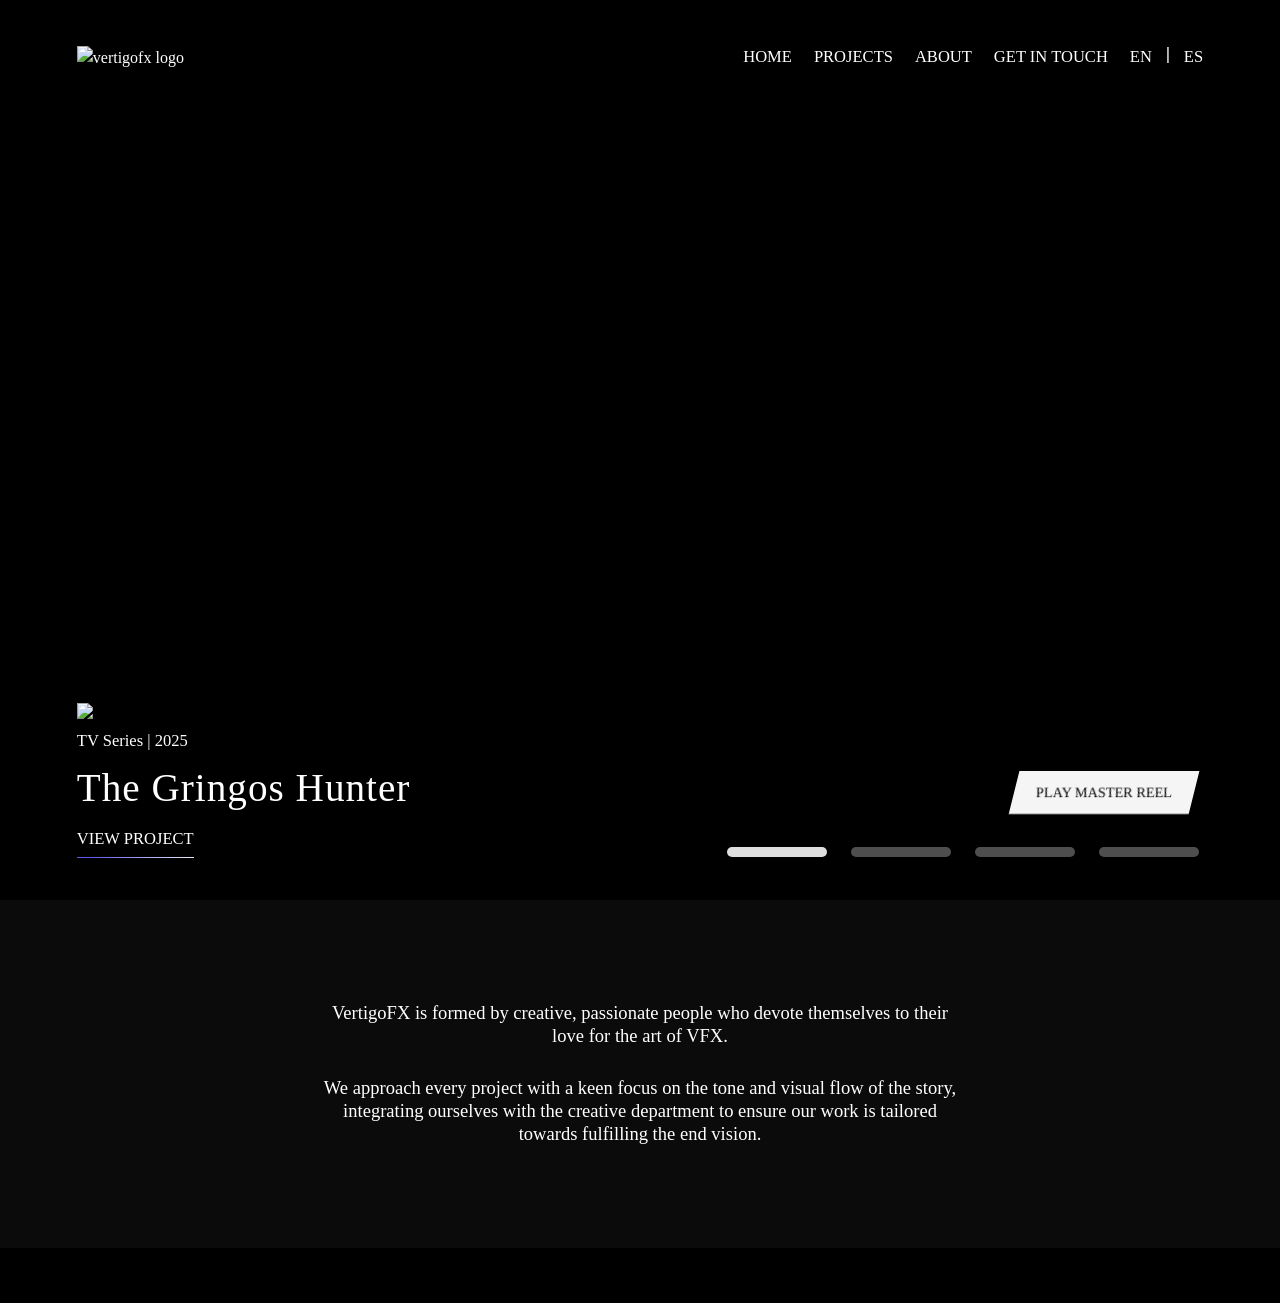
==== index.html @ db3a2493 "cambios" ====
<!DOCTYPE html>
<html>

<head>
  <meta charset="utf-8">
  <title>VertigoFX | VFX Boutique</title>
  <meta name="description" content="VFX Made to Transform">
  <meta name="viewport" content="width=device-width, initial-scale=1.0">
  <link rel="icon" type="image/x-icon" href="https://vertigovfx.com/media/favicon.png" />
  <meta name="theme-color" content="#000">
  <link rel="stylesheet" href="https://unpkg.com/swiper/swiper-bundle.min.css" />
  <link href="https://cdn.jsdelivr.net/npm/bootstrap@5.0.2/dist/css/bootstrap.min.css" rel="stylesheet"
    integrity="sha384-EVSTQN3/azprG1Anm3QDgpJLIm9Nao0Yz1ztcQTwFspd3yD65VohhpuuCOmLASjC" crossorigin="anonymous">
  <link href="https://static.form-data.com/css/form-data-uploader.v1.css" rel="stylesheet">
  <link rel="stylesheet" href="style.css" type="text/css">
  <!-- Hotjar Tracking Code for vertigovfx.com -->
  <script>
    (function (h, o, t, j, a, r) {
      h.hj = h.hj || function () { (h.hj.q = h.hj.q || []).push(arguments) };
      h._hjSettings = { hjid: 2553278, hjsv: 6 };
      a = o.getElementsByTagName('head')[0];
      r = o.createElement('script'); r.async = 1;
      r.src = t + h._hjSettings.hjid + j + h._hjSettings.hjsv;
      a.appendChild(r);
    })(window, document, 'https://static.hotjar.com/c/hotjar-', '.js?sv=');
  </script>
</head>

<body class="home">
  <header>
    <div class="vfx-logo-container"> <a href="/"><img src="https://vertigovfx.com/media/vertigofx_logo.svg"
          alt="vertigofx logo" /></a></div>
    <nav>
      <ul id="navList">
        <li><a href="/">HOME</a></li>
        <li><a href="/projects.html">PROJECTS</a></li>
        <li><a href="/about.html">ABOUT</a></li>
        <li><a href="" data-bs-toggle="modal" data-bs-target="#exampleModal2" onclick="mobileNavTogglegit()">GET IN
            TOUCH</a></li>
        <li><a href="#!">EN</a><span class="lang-options">|</span><a href="es/index.html">ES</a></li>
      </ul>
      <div class="mobile-toggle-container">
      <img id="mobileNavToggle" src="https://vertigovfx.com/media/nav-bars.svg" class="mobile-nav-toggle"
        onclick="mobileNavToggle()" />
      </div>
    </nav>
    <!-- <img src="https://vertigovfx.com/media/tpn-iso.png" class="logo-tpn"> -->
  </header>
  <main>
    <div class="vfx-hero-slide">
      <div class="swiper-container">
        <div class="swiper-wrapper"> 
          <div class="swiper-slide">
            <div class="vfx-project-slide gringo-hunter">
              <div class="vfx-project-info">
                <img src="https://vertigovfx.com/media/netflix-logo.png" class="vfx-project-company">
                <p class="vfx-project-data">TV Series | 2025</p>
                <h2 class="vfx-project-title">The Gringos Hunter</h2>  
                <a href="gringo-hunter.html" class="vfx-project-cta">VIEW PROJECT</a>
              </div>
            </div>
          </div>
          <div class="swiper-slide">
            <div class="vfx-project-slide outer-range">
              <div class="vfx-project-info">
                <p class="vfx-project-data">Amazon Prime | 2024</p>
                <h2 class="vfx-project-title">Outer range </h2> 
                <a href="outer-range.html" class="vfx-project-cta">VIEW PROJECT</a>
              </div>
            </div>
          </div>
          <div class="swiper-slide">
            <div class="vfx-project-slide wk-sarah">
              <div class="vfx-project-info">
                <img src="https://vertigovfx.com/media/netflix-logo.png" class="vfx-project-company">
                <p class="vfx-project-data">TV Series | 2021</p>
                <h2 class="vfx-project-title">who killed sarah?</h2>
                <a href="who-killed-sarah.html" class="vfx-project-cta">VIEW PROJECT</a>
              </div>
            </div>
          </div>
          <div class="swiper-slide">
            <div class="vfx-project-slide sanctorum">
              <div class="vfx-project-info">
                <p class="vfx-project-data">Feature Film | 2018</p>
                <h2 class="vfx-project-title">sanctorum</h2>
                <a href="sanctorum.html" class="vfx-project-cta">VIEW PROJECT</a>
              </div>
            </div>
          </div>
        </div>
        <div class="swiper-pagination"></div>
        <button type="button" href="https://youtu.be/l3ZgNApFpQg" id="closevid" class="btn vfx-reel-btn"
          data-bs-toggle="modal" data-bs-target="#exampleModal"><span>PLAY MASTER REEL</span></button>
      </div>
    </div>
  </main>
  <div class="modal fade" id="exampleModal2" tabindex="-1" aria-labelledby="exampleModalLabel" aria-hidden="true">
    <div class="modal-dialog modal-dialog-centered">
      <div class="modal-content">
        <div class="modal-header"> <button type="button" class="btn-close" data-bs-dismiss="modal"
            aria-label="Close"></button></div>
        <div class="modal-body">
          <div class="vfx-get-in-touch">
            <div class="get-in-touch-map"> <iframe src="https://snazzymaps.com/embed/331830" width="100%"
                style="border:none; height: 100vh;"></iframe></div>
            <div class="get-in-touch-form">
              <h1 class="gitf-title">Let’s <span>Get in Touch</span></h1>
              <p class="gitf-txt"> A small step to a great opportunity. <br>Let’s work together!</p>
              <p><a href="mailto:info@vertigovfx.com">info@vertigovfx.com</a></p>
              <p><a href="mailto:alejandro@vertigovfx.com">alejandro@vertigovfx.com (CEO) </a></p>
              <div class="footer-contact-col gitf"> 
                <div> <a href="tel:+526642028546">+52 (664) 202 8546</a></div>
              </div>
              <form id="get-in-touch-form" action="https://api.form-data.com/f/5f5tgosztkt2e22xl3aa4c" method="post">
                <div class="gitf-row"> <input type="text" name="name" placeholder="Name"> <input type="text"
                    name="email" placeholder="Email"></div>
                <div class="gitf-row">
                  <input type="text" name="phone" placeholder="Phone">
                  <div class="vfx-custom-select">
                    <select name="subject" id="subject">
                      <option value="0">I'd like to:</option>
                      <option value="Propose a project">Propose a project</option>
                      <option value="Request portfolio">Request portfolio</option>
                      <option value="Join VertigoFX team">Join VertigoFX team</option>
                      <option value="General inquiry">General inquiry</option>
                    </select>
                  </div>
                </div>
                <label>Message</label>
                <textarea name="message"></textarea>
                <input role="form-data-uploader" data-fd-disable-webcam="true" data-fd-disable-screen-capture="true"
                  data-fd-button-label=" " data-fd-allowed-file-types=".pdf, .doc, .docx"> <button type="submit"
                  value="Submit"><span>SEND</span></button>
              </form>
            </div>
          </div>
        </div>
      </div>
    </div>
  </div>
  <div class="modal fade" id="exampleModal" tabindex="-1" aria-labelledby="exampleModalLabel" aria-hidden="true">
    <div class="modal-dialog modal-dialog-centered">
      <div class="modal-content">
        <div class="modal-header"> <button type="button" class="btn-close" data-bs-dismiss="modal"
            aria-label="Close"></button></div>
        <div class="modal-body">
          <div style="padding:56.25% 0 0 0;position:relative;"><iframe id="embedvideo"
              src="https://www.youtube.com/embed/f2rPKVhIfQg"
              style="position:absolute;top:0;left:0;width:100%;height:100%;" frameborder="0"
              allow="autoplay; fullscreen; picture-in-picture" allowfullscreen></iframe></div>
          <script src="https://player.vimeo.com/api/player.js"></script>
        </div>
      </div>
    </div>
  </div>
  <div class="vfx-about-intro home">
    <p>VertigoFX is formed by creative, passionate people who devote themselves to their love for the art of VFX.</p>
    <p>We approach every project with a keen focus on the tone and visual flow of the story, integrating ourselves with
      the creative department to ensure our work is tailored towards fulfilling the end vision.</p>
  </div>
  <footer>
    <div class="footer-contact-col">
      <p> <a href="mailto:info@vertigovfx.com">info@vertigovfx.com</a> <span class="footer-phone-separator">|</span> <a
          href="tel:+1526642028546" class="footer-phone-number"> +52 (664) 202 8546</a></p>
    </div>
    <div class="d-flex align-items-center gap-2">
      <img src="https://vertigovfx.com/media/vertigofx_icon.svg" alt="vertigofx icon" class="footer-icon" />
      <img src="https://vertigovfx.com/media/tpn-iso.png" width="32px">
    </div>
    
    <div class="footer-credentials-col">
      <p>© 2022 VertigoFX</p>
      <div class="social-icons"> <a href="https://www.facebook.com/vfxvertigo" target="_blank"><img
            src="https://vertigovfx.com/media/f-icon.svg" alt="facebook icon" /></a> <a
          href="https://vimeo.com/user10324733" target="_blank"><img src="https://vertigovfx.com/media/v-icon.svg"
            alt="vimeo icon" /></a></div>
    </div>
  </footer>
  <script src="https://unpkg.com/swiper/swiper-bundle.min.js"></script>
  <script src="https://cdn.jsdelivr.net/npm/@popperjs/core@2.9.2/dist/umd/popper.min.js"
    integrity="sha384-IQsoLXl5PILFhosVNubq5LC7Qb9DXgDA9i+tQ8Zj3iwWAwPtgFTxbJ8NT4GN1R8p"
    crossorigin="anonymous"></script>
  <script src="https://cdn.jsdelivr.net/npm/bootstrap@5.0.2/dist/js/bootstrap.min.js"
    integrity="sha384-cVKIPhGWiC2Al4u+LWgxfKTRIcfu0JTxR+EQDz/bgldoEyl4H0zUF0QKbrJ0EcQF"
    crossorigin="anonymous"></script>
  <script src="https://code.jquery.com/jquery-3.6.0.slim.min.js"
    integrity="sha256-u7e5khyithlIdTpu22PHhENmPcRdFiHRjhAuHcs05RI=" crossorigin="anonymous"></script>
  <script src="https://f.vimeocdn.com/js/froogaloop2.min.js"></script>
  <script src="https://static.form-data.com/js/form-data-uploader.v1.js"></script>
  <script src="swiper-code.js" type="text/javascript"></script>
  <script src="scripts.js" type="text/javascript"></script>
  <script src="get-in-touch.js" type="text/javascript"></script>
  <script src="vi-scripts.js" type="text/javascript"></script>
</body>

</html>
---- style.css ----
:root {
     --main-transition: all .26s ease-in-out;
     --main-secondary-color: #5959EF;
     --main-primary-color: #252563;
     --accent-color: #64E33D;
}
 @font-face {
     font-family: "Geometos";
     src: url("/fonts/Geometos.ttf");
}
 @font-face {
     font-family: "Work Sans";
     src: url("/fonts/WorkSans-Light.ttf");
     font-weight: 300;
}
 @font-face {
     font-family: "Work Sans";
     src: url("/fonts/WorkSans-Regular.ttf");
     font-weight: 400;
}
 @font-face {
     font-family: "Work Sans";
     src: url("/fonts/WorkSans-Medium.ttf");
     font-weight: 500;
}
 @font-face {
     font-family: "Work Sans";
     src: url("/fonts/WorkSans-Bold.ttf");
     font-weight: 700;
}
 input:-internal-autofill-selected {
     background-color: transparent !important;
}
 * {
     margin: 0;
     padding: 0;
     box-sizing: border-box;
}
 body {
     margin-bottom: 55px;
     z-index: 2;
     position: relative;
     background: #000;
}
 header, main, .placeholder {
     position: relative;
}
 header {
     z-index: 10;
     width: 100%;
     padding: 3.5% 6%;
     position: fixed;
     top: 0;
     display: grid;
     grid-template-areas: 
                "logo navegation"
                "tpn tpn";
     gap:1em;
     justify-content: space-between;
     align-items: center;
     background: rgb(0,0,0);
     background: linear-gradient(180deg, rgba(0,0,0,1) 0%, rgba(0,0,0,0.9) 25%, rgba(0,0,0,0.7) 50%, rgba(0,0,0,0.4) 75%, rgba(0,0,0,0) 100%);
     transition: var(--main-transition);
}

.mobile-toggle-container{
    grid-area: navegation;
}
 /* .vfx-header {
} */
 .btn-check:focus+.btn, .btn:focus {
     box-shadow: 0 0 0 0.25rem #5959EF40;
}
 .mobile-nav-toggle {
     display: none;
     position: absolute;
     right: 8vw;
     top: 5vw;
     color: #fff;
     width: 30px;
}
 main {
     background: #000;
}
 .vfx-logo-container {
    grid-area: logo;
}
 .vfx-logo-container img {
     width: 100%;
     max-width: 300px;
     transition: var(--main-transition);
}
 nav {
     grid-area: logo navegation;
}
 nav ul {
     list-style-type: none;
     padding: 0;
     display: flex;
     justify-content: space-between;
     align-items: center;
     min-width: 460px;
     margin-left: auto;
     width: 35vw;
}
 nav a {
     font-family: "Work Sans";
     color: #fff;
     font-size: calc(14px + .2vw);
     text-decoration: none;
     display: inline-block;
     position: relative;
}
 nav a:hover {
    color: #fff !important;
 }
 nav a::before {
     content: "";
     width: 0;
     height: 1px;
     background: #5958F1;
     position: absolute;
     left: -1px;
     bottom: -6px;
     transition: all .25s ease-in-out;
}
 nav a:hover::before {
     width: 100%;
     transition: all .25s ease-in-out;
}
.lang-options {
    color: #fff !important;
    display:  inline-block;
    min-width: 32px;
    text-align: center;
    vertical-align: middle;
    margin-top: -8px;
}
 p, dl, ol, ul {
     margin-bottom: 0;
}

 a:hover, a {
     color: #fff !important;
     text-decoration: none !important;
     font-family: "Work Sans";
}
/*Projects Slide*/
 .vfx-project-slide {
     width: 100%;
     height: 100vh;
     padding: 6% 6% 3.8% 6%;
     display: flex;
     align-items: flex-end;
     background-size: cover;
     background-repeat: no-repeat;
     background-position: center;
}
 /* .vfx-project-info {
} */
 .vfx-project-data-container{
     display: flex;
     justify-content: space-between;
     align-items: center;
     width: -moz-fit-content;
     width: -webkit-fit-content;
     width: fit-content;
     margin-bottom: 18px;
}
 .vfx-project-company {
     width: calc(80px + .1vw);
     display: block;
     margin-bottom: 10px;
    /*margin-left: 20px;
     */
}
.logo-tpn {
    grid-area: tpn;
    max-width: 5em;
     /*position: relative;
     display: block;
      left: -420px;
     bottom: -76px; */
}
.mobile-logo-tpn {
     position: relative;
     display: block;
    left: -20px;
     bottom: -26px;
}


 .vfx-project-title, .vfx-page-title {
     font-size: calc(20px + 1.5vw);
     letter-spacing: 1px;
     font-family: "Geometos";
     font-weight: 400;
     color: #fff;
     margin-bottom: .4em;
}
 .blast-beat .vfx-project-title, .blast-beat .vfx-project-data, .blast-beat .vfx-project-title-single, .blast-beat-2 .vfx-project-title-single, .blast-beat-2 .vfx-project-data-single, .blue-pig .vfx-project-title-single, .blue-pig .vfx-project-data-single {
     text-shadow: 0 2px 6px #00000060;
}
 .vfx-project-data {
     font-size: calc(14px + .2vw);
     font-family: "Work Sans";
     color: #fff;
     margin-bottom: .6em;
}
 .vfx-project-cta {
     position: relative;
     font-size: calc(14px + .2vw);
     font-family: "Work Sans";
     font-weight: 400;
     color: #fff;
     text-decoration: none;
     transition: background .3s linear;
     padding-bottom: 10px;
}
 .vfx-project-cta::after {
     content: "";
     width: 100%;
     height: 1px;
     position: absolute;
     left: 0;
     bottom: 0px;
     background: linear-gradient(90deg, #5958F1 10.77%, #F5F5F5 106.32%);
     transition: background .3s linear;
}
 .vfx-project-cta:hover::after {
     background: linear-gradient(90deg, #F5F5F5 10.77%, #5958F1 106.32%);
     transition: background .3s linear;
}
 .vfx-project-slide.sanctorum {
     background-image: url("https://vertigovfx.com/media/Sanctorum-scaled.jpg");
}
 .vfx-project-slide.blast-beat {
     background-image: url("https://vertigovfx.com/media/blast-beat-hero.jpg");
     background-position: 0 8px;
}
 .vfx-project-slide.wk-sarah {
     background-image: url("https://vertigovfx.com/media/wk-sarah-hero-img.jpg");
}
 .vfx-project-slide.teo {
     background-image: url("https://vertigovfx.com/media/un_dos-teo_-min-scaled.jpg");
}
.vfx-project-slide.gringo-hunter {
     background-image: url("https://vertigovfx.com/media/poster-gringo-hunter.png");
}
.vfx-project-slide.outer-range {
     background-image: url("https://vertigovfx.com/media/OUTER_RANGE_RNGE_101_025_04_LUT.png");
}
.vfx-project-slide.see {
     background-image: url("https://vertigovfx.com/media/See_TV_Series_Poster_HD.png");
}
 .swiper-pagination {
     width: -moz-fit-content !important;
     width: -webkit-fit-content !important;
     width: fit-content !important;
     right: 6% !important;
     bottom: 2.8vw !important;
     left: auto !important;
}
 .swiper-pagination-bullet {
     width: 100px;
     border-radius: 100px;
     background: #C4C4C4;
     opacity: 0.4;
     height: 10px;
}
 .swiper-pagination-bullet {
     margin-left: 20px !important;
}
 .swiper-pagination-bullet-active {
     background: #dedede;
     opacity: 1;
}
 .vfx-reel-btn, .vfx-projects-btn, button[type="submit"] {
     display: block;
     width: 180px;
     padding: 10px 0;
     font-family: "Work Sans";
     font-size: 1em;
     font-weight: 500;
     color: #060606;
     text-align: center;
     text-decoration: none;
     background: #F5F5F5;
     position: absolute;
     right: 6.7% !important;
     bottom: 6.7vw !important;
     z-index: 999;
     transform: skewX(-14deg);
     font-size: calc(13px + .1vw);
     transition: all .2s ease-in-out;
}
 .vfx-projects-btn, button[type="submit"] {
     background: #252563;
     margin: 0 auto;
     position: static;
     right: 0;
     bottom: 0;
}
 .vfx-reel-btn:hover {
     background: #060606;
     color: #F5F5F5;
}
 button[type="submit"]:hover {
     background: var(--main-secondary-color);
     color: #fff;
}
 .vfx-reel-btn span, .vfx-projects-btn span, button[type="submit"] span {
     display: block;
     transform: skewX(14deg) !important;
}
 button[type="submit"] {
     width: 42%;
     padding: 2.9% 0;
     border: none;
     color: #fff;
     font-weight: 300;
     letter-spacing: 1px;
     font-size: calc(12px + .5vw);
}
 .vfx-reel-container {
     position: absolute;
     top: 0;
     left: 0;
     bottom: 0;
     right: 0;
     width: 100%;
     height: 98vh;
     z-index: 999999999999;
     padding: 0%;
     background: #000000;
     display: none;
}
 .modal.fade .modal-dialog {
     z-index: 999999999 !important;
}
 .modal-header {
     position: absolute;
     right: -40px;
     top: 10px;
}
 button {
     border-radius: 0 !important;
}
 .modal-dialog {
     max-width: 80% !important;
     background: none;
     border: none;
}
 .modal-content {
     background: transparent;
     border: none;
}
 .modal-backdrop.show {
     opacity: 0.8;
}
 .modal-header {
     border: none;
}
 .btn-close {
     background: url("https://vertigovfx.com/media/cross-1.svg");
}
 .vfx-about-intro {
     width: 100%;
     padding: 8%;
     background: #0B0B0B;
}
 .vfx-about-intro p {
     font-family: "Work Sans";
     font-weight: 300;
     font-size: calc(16px + .2vw);
     line-height: calc(20px + .2vw);
     color: #fff;
     text-align: center;
     max-width: 640px;
     margin: 0 auto;
}
 .vfx-about-intro p:nth-child(1) {
     margin-bottom: 30px;
}
/*Footer*/
 footer {
     position: fixed;
     bottom: 0;
     width: 100%;
     padding: 0 2%;
     z-index: -1;
     height: 55px;
     background: 
    /*#060606*/
     #0a0a0a;
     display: flex;
     justify-content: space-between;
     align-items: center;
}
body.home footer,
body.about footer {
    background: #000;
}
 .footer-icon {
     width: 20px;
     height: fit-content;
}
 .footer-contact-col {
     display: flex;
     width: 400px;
}
.footer-contact-col.gitf {
    font-family: "Work Sans";
    margin-bottom:  8%;
    width:  100% !important;
    justify-content: flex-start !important;
    }
    .footer-contact-col a {
         transition: var(--main-transition) !important;
    }
    .footer-contact-col.gitf a:hover {
        color: var(--main-secondary-color) !important;
    }
 body footer .footer-contact-col p {
     font-size: 14px;
     color: #fff !important;
}
 .footer-credentials-col {
     display: flex;
     justify-content: flex-end;
     width: 400px;
}
 .footer-credentials-col p {
     color: #fff;
     font-size: 14px;
     font-family: "Work Sans";
     margin-right: 30px;
     margin-top: 2px;
}
 .social-icons {
     min-width: 50px;
     display: flex;
     justify-content: space-between;
     align-items: center;
}
 .social-icons a:nth-child(1) img {
     max-width: 10px;
}
 .social-icons a:nth-child(2) img {
     max-width: 16px;
}
/*About*/
 .vfx-studio-img {
     width: 100%;
     margin-top: -3.5% 
}
 .vfx-studio-img img {
     width: 100%;
}
 .vfx-page-title {
     text-align: center;
     color: #fff;
     margin-bottom: 40px;
}
 p.vfx-about-intro-txt {
     font-size: calc(20px + .2vw);
     line-height: calc(28px + .2vw);
     font-weight: 400;
     width: 75%;
     max-width: 100%;
}
/*0B0B0B*/
/*Projects*/
 .vfx-project-data-single, .vfx-project-title-single, .vfx-project-overlay {
     transition: opacity .18s linear;
}
 .vfx-projects {
     width: 100%;
     padding: 3.5% 10%;
     background: #000;
}
 .vfx-projects-row {
     width: 100%;
     display: flex;
     justify-content: space-between;
     margin-bottom: 5%;
}
 .vfx-projects-col {
     width: 30%;
}
 .vfx-project-container {
     width: 100%;
     height: 34.8vw;
     position: relative;
     display: flex;
     flex-direction: column;
     justify-content: flex-end;
     padding: 8% 8% 6% 8%;
     background: #ddd;
     background-size: cover;
     background-position: center;
     background-repeat: no-repeat;
}
 .vfx-project-container.placeholder {
     background: #040404;
     cursor: default;
}
 .vfx-project-container.placeholder a {
     cursor: default;
}
 .vfx-project-container a {
     width: 100%;
     height: 100%;
     z-index: 3;
     position: absolute;
     left: 0;
     top: 0;
     bottom: 0;
     right: 0;
}
 .vfx-project-container.sanctorum {
     background-image: url("https://vertigovfx.com/media/sanctorum-poster.jpg");
}
 .vfx-project-container.sanctorum-2 {
     background-image: url("https://vertigovfx.com/media/sanctorum-1.png");
}
 .vfx-project-container.blast-beat {
     background-image: url("https://vertigovfx.com/media/blast-beat-poster.jpg");
}
 .vfx-project-container.blast-beat-2 {
     background-image: url("https://vertigovfx.com/media/blast-beat-hero-img-1.jpg");
}
 .vfx-project-container.wk-sarah {
     background-image: url("https://vertigovfx.com/media/wks-poster.jpg");
}
 .vfx-project-container.wk-sarah-2 {
     background-image: url("https://vertigovfx.com/media/wk-sarah-hero-img.jpg");
}
 .vfx-project-container.teo {
     background-image: url("https://vertigovfx.com/media/ab67616d0000b273c4502e79a78fdc8b5aaa718b.jpg");
}
 .vfx-project-container.blue-pig {
     background-image: url("https://vertigovfx.com/media/blue-pig-poster.jpg");
}
.vfx-project-container.iam-virgo {
    background-image: url("https://vertigovfx.com/media/vfx-im-virgo.webp");
}
.vfx-project-container.outer-range {
    background-image: url("https://vertigovfx.com/media/outer-range.png");
}
.vfx-project-container.gringo-hunter {
    background-image: url("https://vertigovfx.com/media/gringo-hunter.png");
}
.vfx-project-container.see {
    background-image: url("https://vertigovfx.com/media/See_TV_Series_Poster_HD.png");
}

 .vfx-project-content {
     height: -moz-fit-content;
     height: -webkit-fit-contet;
     height: fit-content;
     display: none;
}
 .vfx-project-data-single {
     font-size: calc(10px + .3vw);
     line-height: 1em;
     color: #fff;
     font-family: "Work Sans";
     font-weight: 400;
     margin-bottom: 15px;
}
 .vfx-project-title-single {
     font-size: calc(24px + .5vw);
     line-height: .9em;
     color: #fff;
     font-family: "Geometos";
     font-weight: 400;
     letter-spacing: 1px;
}
 .vfx-project-overlay {
     width: 100%;
     height: 100%;
     position: absolute;
     top: 0;
     left: 0;
     right: 0;
     bottom: 0;
     z-index: 2;
     background: linear-gradient(73.65deg, rgba(89, 88, 241, 0.41) 8.17%, rgba(37, 37, 99, 0.41) 50.28%, rgba(25, 25, 66, 0.272097) 101.17%, rgba(0, 0, 0, 0) 102.46%, rgba(0, 0, 0, 0) 102.46%, rgba(14, 14, 37, 0.1722) 102.46%);
     opacity: 0;
}
 .vfx-project-overlay:hover {
     opacity: 1;
     border: solid 3px #5959EF;
}
 .vfx-project-container.placeholder .vfx-project-overlay:hover {
     opacity: 0;
     border: none;
}
 .vfx-project-container:hover .vfx-project-data-single, .vfx-project-container:hover .vfx-project-title-single{
     opacity: 0;
}
/*Case Study*/
 .vfx-case-study-hero {
     width: 100%;
     height: 100vh;
     display: flex;
     flex-direction: column;
     justify-content: flex-end;
     align-items: flex-end;
     padding: 3.5% 6%;
     background-image: url("https://vertigovfx.com/media/sanctorum-case-study-hero.png");
     background-size: cover;
     background-repeat: no-repeat;
     background-position: center;
}
 .vfx-case-study-data {
     color: #3D73FF;
     font-size: calc(22px + .2vw);
     margin-bottom: 0;
}
 .vfx-case-study-info {
     background: #fff;
     padding: 8% 16%;
}
 .vfx-csi-brief {
     margin-bottom: 3.8%;
}
 .vfx-csi-brief, .vfx-csi-data {
     display: flex;
     justify-content: space-between;
}
 .vfx-csib-col-1 {
     width: 10%;
}
 .vfx-csib-col-2 {
     width: 90%;
}
 .vfx-csi-data {
     margin-left: 10%;
     max-width: 60%;
     min-width: 555px;
}
 .vfx-divider {
     width: 22%;
     min-width: 180px;
     height: 2px;
     display: block;
     background: #3D73FF;
     margin-top: 9%;
}
 .vfx-csib-title {
     font-size: calc(14px + .2vw);
     font-family: "Work Sans";
     font-weight: 700;
}
 .vfx-csib-txt {
     font-size: calc(14px + .2vw);
     font-family: "Work Sans";
     font-weight: 400;
}
 .vfx-csid-txt {
     font-size: calc(12px + .3vw);
     font-family: "Work Sans";
     font-weight: 400;
}
 .vfx-csid-col {
     width: 30%;
}
 .vfx-case-study-showcase {
     width: 100%;
     padding: 6%;
     background: #000;
}
 .vfx-css-trailer {
     width: 82%;
     height: 38vw;
     margin: 0 auto 6%;
     display: flex;
     align-items: center;
     justify-content: center;
     background-image: url("https://vertigovfx.com/media/vfx-css.png");
     background-size: cover;
     background-position: center;
     background-repeat: no-repeat;
     border-radius: 42px;
     border: solid 3px #5959EF;
     cursor: pointer;
}
 .vfx-csst-title {
     color: #fff;
     font-size: calc(22px + .8vw);
     font-family: "Geometos";
     font-weight: 400;
     letter-spacing: 1px;
}
 .vfx-css-b-and-a {
     width: 100%;
     display: flex;
     justify-content: space-between;
     margin-bottom: 6%;
}
 .vfx-cssbaa-col {
     width: 48%;
}
 .vfx-cssbaa-col.full {
     width: 100%;
}
 .vfx-csst-caption, .vfx-css-quote {
     color: #fff;
     font-size: calc(18px + .2vw);
     font-family: "Work Sans";
     font-weight: 400;
     max-width: 75%;
     text-align: center;
     margin: 0 auto;
     margin-bottom: 6%;
}
 .vfx-css-quote {
     position: relative;
     font-size: calc(24px + .2vw);
     max-width: 60%;
     margin: 6% auto 12%;
}
 .vfx-css-quote::before {
     content: "''";
     position: absolute;
     left: -6%;
     top: -30%;
     color: #3DD308;
     font-family: "Geometos";
     font-size: 3em;
     font-style: italic;
}
 .vfx-css-quote::after {
     content: "''";
     position: absolute;
     right: -4%;
     bottom: -70%;
     color: #3DD308;
     font-family: "Geometos";
     font-size: 3em;
     font-style: italic;
}
 .vfx-css-full-img {
     width: 100%;
     margin-bottom: 6%;
}
 .vfx-csi-row {
     display: flex;
     justify-content: space-between;
}
 .vfx-csi-row:nth-child(1) {
     margin-bottom: 8%;
}
 .vfx-csi-col-1 {
     width: 10%;
     padding-right: 2%;
}
 .vfx-csi-col-2 {
     width: 90%;
     transform: skewX(4deg);
     padding-left: 4%;
     border-left: solid 2px #3D73FF;
}
 .vfx-csi-col-2 p {
     transform: skewX(-4deg);
}
/* Plugin CSS */
 .twentytwenty-container * {
     font-family: "Work Sans";
     font-weight: 400;
}
 .twentytwenty-horizontal .twentytwenty-handle:before, .twentytwenty-horizontal .twentytwenty-handle:after, .twentytwenty-vertical .twentytwenty-handle:before, .twentytwenty-vertical .twentytwenty-handle:after {
     content: " ";
     display: block;
     background: #5959EF;
     position: absolute;
     z-index: 30;
     -webkit-box-shadow: 0px 0px 12px rgba(51, 51, 51, 0.5);
     -moz-box-shadow: 0px 0px 12px rgba(51, 51, 51, 0.5);
     box-shadow: 0px 0px 12px rgba(51, 51, 51, 0.5);
}
 .twentytwenty-horizontal .twentytwenty-handle:before, .twentytwenty-horizontal .twentytwenty-handle:after {
     width: 3px;
     height: 9999px;
     left: 50%;
     margin-left: -1.5px;
}
 .twentytwenty-vertical .twentytwenty-handle:before, .twentytwenty-vertical .twentytwenty-handle:after {
     width: 9999px;
     height: 3px;
     top: 50%;
     margin-top: -1.5px;
}
 .twentytwenty-before-label, .twentytwenty-after-label, .twentytwenty-overlay {
     position: absolute;
     top: 0;
     width: 100%;
     height: 100%;
}
 .twentytwenty-before-label, .twentytwenty-after-label, .twentytwenty-overlay {
     -webkit-transition-duration: 0.5s;
     -moz-transition-duration: 0.5s;
     transition-duration: 0.5s;
}
 .twentytwenty-before-label, .twentytwenty-after-label {
     -webkit-transition-property: opacity;
     -moz-transition-property: opacity;
     transition-property: opacity;
}
 .twentytwenty-before-label:before, .twentytwenty-after-label:before {
     color: white;
     font-size: 13px;
     letter-spacing: 0.1em;
}
 .twentytwenty-before-label:before, .twentytwenty-after-label:before {
     position: absolute;
     background: rgba(255, 255, 255, 0.2);
     line-height: 38px;
     padding: 0 20px;
     -webkit-border-radius: 2px;
     -moz-border-radius: 2px;
     border-radius: 2px;
}
 .twentytwenty-horizontal .twentytwenty-before-label:before, .twentytwenty-horizontal .twentytwenty-after-label:before {
     top: 50%;
     margin-top: -19px;
}
 .twentytwenty-vertical .twentytwenty-before-label:before, .twentytwenty-vertical .twentytwenty-after-label:before {
     left: 50%;
     margin-left: -45px;
     text-align: center;
     width: 90px;
}
 .twentytwenty-left-arrow, .twentytwenty-right-arrow, .twentytwenty-up-arrow, .twentytwenty-down-arrow {
     width: 0;
     height: 0;
     border: 6px inset transparent;
     position: absolute;
}
 .twentytwenty-left-arrow, .twentytwenty-right-arrow {
     top: 50%;
     margin-top: -6px;
}
 .twentytwenty-up-arrow, .twentytwenty-down-arrow {
     left: 50%;
     margin-left: -6px;
}
 .twentytwenty-container {
     -webkit-box-sizing: content-box;
     -moz-box-sizing: content-box;
     box-sizing: content-box;
     z-index: 0;
     overflow: hidden;
     position: relative;
     -webkit-user-select: none;
     -moz-user-select: none;
}
 .twentytwenty-container img {
     width: 100%;
     max-width: 100%;
     position: absolute;
     top: 0;
     display: block;
}
 .twentytwenty-container.active .twentytwenty-overlay, .twentytwenty-container.active:hover.twentytwenty-overlay {
     background: rgba(0, 0, 0, 0);
}
 .twentytwenty-container.active .twentytwenty-overlay .twentytwenty-before-label, .twentytwenty-container.active .twentytwenty-overlay .twentytwenty-after-label, .twentytwenty-container.active:hover.twentytwenty-overlay .twentytwenty-before-label, .twentytwenty-container.active:hover.twentytwenty-overlay .twentytwenty-after-label {
     opacity: 0;
}
 .twentytwenty-container * {
     -webkit-box-sizing: content-box;
     -moz-box-sizing: content-box;
     box-sizing: content-box;
}
 .twentytwenty-before-label {
     opacity: 0;
}
 .twentytwenty-before-label:before {
     content: "Before";
}
 .twentytwenty-after-label {
     opacity: 0;
}
 .twentytwenty-after-label:before {
     content: "After";
}
 .twentytwenty-horizontal .twentytwenty-before-label:before {
     left: 10px;
}
 .twentytwenty-horizontal .twentytwenty-after-label:before {
     right: 10px;
}
 .twentytwenty-vertical .twentytwenty-before-label:before {
     top: 10px;
}
 .twentytwenty-vertical .twentytwenty-after-label:before {
     bottom: 10px;
}
 .twentytwenty-overlay {
     -webkit-transition-property: background;
     -moz-transition-property: background;
     transition-property: background;
     background: rgba(0, 0, 0, 0);
     z-index: 25;
}
 .twentytwenty-overlay:hover {
     background: rgba(0, 0, 0, 0.5);
}
 .twentytwenty-overlay:hover .twentytwenty-after-label {
     opacity: 1;
}
 .twentytwenty-overlay:hover .twentytwenty-before-label {
     opacity: 1;
}
 .twentytwenty-before {
     z-index: 20;
}
 .twentytwenty-after {
     z-index: 10;
}
 .twentytwenty-handle {
     height: 38px;
     width: 38px;
     position: absolute;
     left: 50%;
     top: 50%;
     margin-left: -22px;
     margin-top: -22px;
     border: 3px solid #5959EF;
     -webkit-border-radius: 1000px;
     -moz-border-radius: 1000px;
     border-radius: 1000px;
     -webkit-box-shadow: 0px 0px 12px rgba(51, 51, 51, 0.5);
     -moz-box-shadow: 0px 0px 12px rgba(51, 51, 51, 0.5);
     box-shadow: 0px 0px 12px rgba(51, 51, 51, 0.5);
     z-index: 40;
     cursor: pointer;
}
 .twentytwenty-horizontal .twentytwenty-handle:before {
     bottom: 50%;
     margin-bottom: 22px;
    /*-webkit-box-shadow: 0 3px 0 white, 0px 0px 12px rgba(51, 51, 51, 0.5);
     -moz-box-shadow: 0 3px 0 white, 0px 0px 12px rgba(51, 51, 51, 0.5);
     box-shadow: 0 3px 0 white, 0px 0px 12px rgba(51, 51, 51, 0.5);
     */
}
 .twentytwenty-horizontal .twentytwenty-handle:after {
     top: 50%;
     margin-top: 22px;
    /*-webkit-box-shadow: 0 -3px 0 white, 0px 0px 12px rgba(51, 51, 51, 0.5);
     -moz-box-shadow: 0 -3px 0 white, 0px 0px 12px rgba(51, 51, 51, 0.5);
     box-shadow: 0 -3px 0 white, 0px 0px 12px rgba(51, 51, 51, 0.5);
     */
}
 .twentytwenty-vertical .twentytwenty-handle:before {
     left: 50%;
     margin-left: 22px;
     -webkit-box-shadow: 3px 0 0 white, 0px 0px 12px rgba(51, 51, 51, 0.5);
     -moz-box-shadow: 3px 0 0 white, 0px 0px 12px rgba(51, 51, 51, 0.5);
     box-shadow: 3px 0 0 white, 0px 0px 12px rgba(51, 51, 51, 0.5);
}
 .twentytwenty-vertical .twentytwenty-handle:after {
     right: 50%;
     margin-right: 22px;
     -webkit-box-shadow: -3px 0 0 white, 0px 0px 12px rgba(51, 51, 51, 0.5);
     -moz-box-shadow: -3px 0 0 white, 0px 0px 12px rgba(51, 51, 51, 0.5);
     box-shadow: -3px 0 0 white, 0px 0px 12px rgba(51, 51, 51, 0.5);
}
 .twentytwenty-left-arrow {
     border-right: 6px solid white;
     left: 50%;
     margin-left: -17px;
}
 .twentytwenty-right-arrow {
     border-left: 6px solid white;
     right: 50%;
     margin-right: -17px;
}
 .twentytwenty-up-arrow {
     border-bottom: 6px solid white;
     top: 50%;
     margin-top: -17px;
}
 .twentytwenty-down-arrow {
     border-top: 6px solid white;
     bottom: 50%;
     margin-bottom: -17px;
}
 .vfx-project-page {
     width: 60%;
     display: flex;
     justify-content: space-between;
     align-items: flex-end;
     padding: 4% 0;
     margin: 0 auto;
}
 .vfx-project-page img {
     width: 100%;
}
 .vfx-pp-img {
     width: 47%;
}
 .vfx-pp-info {
     width: 47%;
}
 .vfx-pp-info p {
     color: #fff;
     font-size: calc(16px + .2vw);
     margin-bottom: 20px;
     font-family: "Work Sans";
     font-weight: 400;
}
 .vfx-pp-single-img {
     width: 48%;
}
 .vfx-project-img-tag {
     width: 100%;
}
 .vfx-css-b-and-a.last {
     padding-bottom: 4%;
     margin-bottom: 0;
}
 .vfx-css-full-img.last {
     padding-bottom: 4%;
     margin-bottom: 0;
}
/*Get in Touch*/
 .vfx-get-in-touch {
     width: 100vw;
     height: 100vh;
     padding-right: 6.8%;
     display: flex;
     justify-content: space-between;
     align-items: center;
     position: fixed;
     top: 0;
     left: 0;
     bottom: 0;
     right: 0;
     background: #000;
}
 .get-in-touch-form {
     width: 32%;
}
 .get-in-touch-map {
     width: 64.4%;
     height: 100vh;
     background: var(--main-primary-color);
     clip-path: -webkit-polygon(0 0, 83% 0, 100% 100%, 0 100%);
     clip-path: -moz-polygon(0 0, 83% 0, 100% 100%, 0 100%);
     clip-path: polygon(0 0, 83% 0, 100% 100%, 0 100%);
}
 #exampleModal2 .modal-dialog {
     max-width: 100% !important;
     z-index: 9999;
}
 #exampleModal2 button.btn-close {
     z-index: 9999;
}
 #exampleModal2 .modal-header {
     top: 40%;
     right: 2%;
     z-index: 9999;
}
 #exampleModal2 .modal-content {
     position: absolute;
     top: 0;
}
 #exampleModal2 .modal-header .btn-close {
     padding: .8vw;
}
 .gitf-title {
     color: #fff;
     font-family: "Work Sans";
     font-weight: 500;
     font-size: calc(20px + 1vw);
     margin-bottom: 3%;
     margin-top: 2%;
}
 .gitf-txt {
     color: #fff;
     font-family: "Work Sans";
     font-weight: 300;
     font-size: calc(12px + .3vw);
     margin-bottom: 2%;
}
 .gitf-title span {
     color: #64E33D;
}
 input[type="text"]::placeholder {
     color: #fff;
}
 input:-webkit-autofill, input:-webkit-autofill:hover, input:-webkit-autofill:focus, input:-webkit-autofill:active {
     -webkit-box-shadow: 0 0 0 30px #000 inset !important;
}
 input:-webkit-autofill {
     -webkit-text-fill-color: #fff !important;
}
 input[type="text"], textarea {
     padding-bottom: 4px;
     background: transparent;
     border: none;
     color: #fff;
     font-family: "Work Sans";
     font-weight: 300;
     font-size: calc(12px + .5vw);
}
 input[type="text"] {
     width: 46%;
     border-bottom: solid 2px #fff;
     outline: none;
}
 textarea {
     width: 100%;
     height: 8vw;
     padding: 10px;
     margin-bottom: 6%;
     border: solid 2px #fff;
}
 label {
     margin-bottom: 10px;
     color: #fff;
     font-family: "Work Sans";
     font-weight: 300;
     font-size: calc(12px + .5vw);
}
 .gitf-row {
     display: flex;
     justify-content: space-between;
     margin-bottom: 6%;
}
 .vfx-custom-select {
     width: 46%;
}
/* The container must be positioned relative: */
 .vfx-custom-select {
     position: relative;
     font-family: "Work Sans";
     font-weight: 300;
     border-bottom: solid 2px #fff;
}
 .vfx-custom-select select {
     display: none;
    /*hide original SELECT element: */
}
 .select-selected {
     background-color: transparent;
     font-size: calc(12px + .5vw);
     border-bottom: solid 2px #fff;
}
/* Style the arrow inside the select element: */
 .select-selected:after {
     position: absolute;
     content: "";
     top: 14px;
     right: 10px;
     width: 0;
     height: 0;
     border: 6px solid transparent;
     border-color: #fff transparent transparent transparent;
}
/* Point the arrow upwards when the select box is open (active): */
 .select-selected.select-arrow-active:after {
     border-color: transparent transparent #fff transparent;
     top: 7px;
}
/* style the items (options), including the selected item: */
 .select-items div,.select-selected {
     color: #ffffff;
     padding: 4% 6%;
     border: 1px solid transparent;
     border-color: transparent transparent rgba(0, 0, 0, 0.1) transparent;
     cursor: pointer;
}
 .select-selected {
     padding-left: 0;
}
/* Style items (options): */
 .select-items {
     position: absolute;
     background-color: #111111;
     top: 100%;
     left: 0;
     right: 0;
     z-index: 99;
}
/* Hide the items when the select box is closed: */
 .select-hide {
     display: none;
}
 .select-items div:hover, .same-as-selected {
     background-color: rgba(0, 0, 0, 0.1);
     color: var(--main-secondary-color);
     transition: var(--main-transition);
}
/*Submission Complete*/
 .submission-title {
     font-size: calc(20px + 1.2vw);
     color: var(--accent-color);
     font-family: "Work Sans";
     font-weight: 400;
     margin-bottom: calc(10px + .2vw);
}
 .submission-txt {
     font-size: calc(14px + 1vw);
     color: #fff;
     font-family: "Work Sans";
     font-weight: 400;
}
 .form-data-uploader-container.fd-uploader-container0 {
     margin-bottom: 6%;
}
 .uppy-Dashboard-AddFiles-title, .uppy-Dashboard-browse {
     font-size: calc(12px + .1vw) !important;
     color: #fff !important;
}
 .uppy-Dashboard-inner {
     background: #111111;
}
 [data-uppy-drag-drop-supported=true] .uppy-Dashboard-AddFiles {
     margin: 0;
     border-radius: 0;
     border: none;
}
 .uppy-Dashboard-inner {
     border-radius: 0;
}
 .form-data-upload-button {
     width: 100% !important;
     background: #111111;
     background-image: url("https://vertigovfx.com/media/upload-icon.svg");
     background-size: 26px;
     background-repeat: no-repeat;
     background-position: center;
     color: #fff;
     border: none;
     height: calc(46px + .5vw);
     transition: var(--main-transition);
}
 .form-data-upload-button:hover {
     background-color: #080808;
}
 .uppy-Dashboard-files::after {
     content: "Your files have been processed successfuly, close this window and click on 'send' to submit the form'";
     bottom: 12px;
     left: 19px;
     position: absolute;
     color: #fff;
     font-family: "Work Sans";
     font-size: 14px;
     font-weight: 300;
}
 .uppy-StatusBar.is-waiting .uppy-StatusBar-actionBtn--upload {
     background-color: var(--accent-color);
     color: #000;
}
 .uppy-StatusBar.is-waiting .uppy-StatusBar-actions, .uppy-DashboardContent-bar {
     background: #080808;
}
 .uppy-StatusBar:not([aria-hidden=true]).is-waiting, .uppy-DashboardContent-bar {
     border: none;
}
 .uppy-DashboardContent-title {
     color: #fff;
}
 .uppy-DashboardContent-addMore, .uppy-DashboardContent-back {
     color: var(--main-secondary-color);
}
 .uppy-Dashboard-AddFiles-title button.uppy-Dashboard-browse {
     color: var(--accent-color) !important;
}
/*Media Queries*/
 @media only screen and (min-width:751px) {
     .vfx-header.darkHeader {
         padding: 1.5% 6% 1.7%;
    }
     .vfx-header.darkHeader .vfx-logo-container img {
         width: 100%;
         max-width: 210px;
    }
}
 @media only screen and (max-width:1024px) {
     .vfx-logo-container img {
         max-width: 200px;
    }
     .footer-contact-col, .footer-credentials-col {
         width: 48%;
    }
     .vfx-project-title-single {
         font-size: calc(16px + .5vw);
    }
     .vfx-css-quote::before {
         left: -7%;
    }
     .vfx-css-quote::after {
         right: -2%;
         bottom: -40%;
    }
     .vfx-csi-row {
         flex-direction: column;
    }
     .vfx-csi-col-1, .vfx-csi-col-2 {
         width: 100%;
    }
}
 @media only screen and (max-width:930px) {
    body {
        margin-bottom: 120px;
    }
    footer {
        height: 120px;
    }
    .footer-contact-col p {
        display: flex;
        flex-direction: column;
    }
    .footer-phone-separator {
        display: none;
    }
     .vfx-get-in-touch {
         padding: 6%;
    }
     .get-in-touch-map {
         display: none;
    }
     .get-in-touch-form, input[type="text"], .vfx-custom-select {
         width: 100%;
         margin-bottom: 4%;
    }
     .gitf-row {
         flex-direction: column;
         margin-bottom: 0;
    }
     textarea {
         height: 28vw;
    }
     .select-selected {
         padding-top: 0;
    }
     #exampleModal2 .modal-header .btn-close {
         padding: 1.5vw;
    }
    
    .logo-tpn{
        max-width: 5em;
    }
}
 @media only screen and (max-width:800px) {
     nav ul {
         min-width: initial;
         width: 55vw;
    }
     .vfx-csi-data {
         min-width: auto;
         flex-direction: column;
    }
     .vfx-csid-col {
         width: 100%;
         margin-bottom: 4%;
    }
     .vfx-csid-col:nth-child(3) {
         margin-bottom: 0;
    }
     .vfx-project-page {
         width: 90%;
         flex-direction: column;
         padding: 10% 0;
         text-align: center;
    }
     .vfx-project-page img {
         width: 60%;
         margin-bottom: 20px;
    }
     .vfx-pp-img, .vfx-pp-info {
         width: 100%;
    }
     .uppy-Dashboard--modal .uppy-Dashboard-inner {
         top: 150px;
         max-height: 50%;
    }
}
 @media only screen and (max-width:750px) {
    .footer-contact-col a {
        margin-bottom: 14px;
    }
    .footer-contact-col a:first-child {
        margin-top: 10px;
    }
     nav {
         width: 100%;
         position: absolute;
         top: 0;
         left: 0;
         right: 0;
         margin: 0 auto;
    }
     #navList {
         min-width: initial;
         width: 100%;
         display: flex;
         flex-direction: column;
         align-items: center !important;
         height: calc(200px + 10vw);
         background: black;
         padding: 6% 0;
         display: none;
    }
     #navList.active {
         display: flex;
    }
     .mobile-nav-toggle {
         display: block;
         z-index: 9999;
    }
    /*Projects Slides*/
     .vfx-project-slide {
         padding: 6% 6% 24% 6%;
    }
     .swiper-pagination {
         width: 100% !important;
         max-width: 100% !important;
         right: 0 !important;
         left: 0 !important;
         bottom: 8.5vw !important;
    }
     .swiper-pagination-bullet {
         width: 19%;
    }
     .swiper-pagination-bullet {
         margin-left: 4% !important;
    }
     .swiper-pagination-bullet:nth-child(1) {
         margin-left: 0 !important;
    }
     .vfx-reel-btn {
         width: 42vw;
         padding: 2vw 0;
         bottom: 22vw !important;
    }
     footer {
         flex-direction: column;
         padding: 6.5% 0;
         height: 30vh;
    }
     .footer-contact-col, .footer-credentials-col{
         width: 80%;
         text-align: center;
         display: flex;
         justify-content: center;
    }
     .footer-icon {
         order: -1;
    }
     .footer-credentials-col p, .footer-contact-col p {
         font-size: 11px;
    }
     body {
         margin-bottom: 30vh;
    }
     .vfx-about-intro p {
         font-size: calc(12px + .2vw);
         line-height: calc(16px + .2vw);
    }
     .vfx-about-intro {
         padding: 12% 10%;
         min-height: 75vh;
         display: flex;
         flex-direction: column;
         justify-content: center;
    }
     .vfx-about-intro.home {
         min-height: 35vh;
    }
     .vfx-project-slide.blast-beat {
         background-size: cover;
    }
     .modal-dialog {
         max-width: 100% !important;
    }
     .modal-header {
         position: absolute;
         right: 10px;
         top: -40px;
    }
     p.vfx-about-intro-txt {
         width: 100%;
    }
    /*Projects*/
     .vfx-projects-row {
         flex-direction: column;
         margin-bottom: 0;
    }
     .vfx-projects-col {
         width: 100%;
         margin-bottom: 30px;
    }
     .vfx-project-container {
         height: 700px;
         max-width: 460px;
         margin: 0 auto;
    }
     .vfx-project-container.placeholder {
         display: none;
    }
     .vfx-project-data-single {
         margin-bottom: 6px;
         font-size: 12px;
    }
     .vfx-css-b-and-a {
         flex-direction: column;
         margin-bottom: 0;
    }
     .vfx-cssbaa-col {
         width: 100%;
         margin-bottom: 8%;
    }
     .vfx-csi-brief {
         flex-direction: column;
    }
     .vfx-csi-data, .vfx-csib-col-2, .vfx-csib-col-1 {
         max-width: 100%;
         margin: 0;
    }
     .vfx-divider {
         margin-top: 8%;
         margin-bottom: 3%;
    }
     .vfx-csib-title{
         margin-bottom: 40%;
    }
     .vfx-case-study-info {
         padding: 10%;
    }
     .vfx-css-trailer {
         width: 100%;
         height: 48vw;
         border-radius: 8px;
         border-width: 2px;
         margin-bottom: 10%;
    }
     .vfx-csst-title {
         font-size: 16px;
         margin-bottom: 0;
    }
     .vfx-case-study-showcase{
         padding: 10%;
    }
     .vfx-csst-caption, .vfx-css-quote {
         width: 100%;
         max-width: 100%;
         font-size: 14px;
         margin-bottom: 11%;
    }
     .vfx-csib-title.second {
         margin-bottom: 10px;
    }
     .vfx-csi-col-2, .vfx-csi-col-2 p {
         transform: skewX(0deg);
    }
     .vfx-studio-img {
         margin-top: -6.5%;
    }
}
 @media only screen and (max-width: 500px) {
     .vfx-project-slide {
         height: 58vh;
    }
     .vfx-project-slide.blast-beat {
         background-position: 14%;
    }
     .vfx-project-slide.wk-sarah {
         background-position: 33%;
    }
     .vfx-project-slide.teo {
         background-position: 22%;
    }
     .vfx-project-slide.sanctorum {
         background-position: 75%;
    }
     .vfx-css-quote::before {
         left: -2%;
    }
     .vfx-css-quote::after {
         right: 2%;
         bottom: calc(-25px - 30%);
    }
     .get-in-touch-form, input[type="text"], .vfx-custom-select {
         margin-bottom: 8%;
    }
     .vfx-project-container {
         height: 380px;
         max-width: 260px;
         margin: 0 auto;
    }
}
 @media only screen and (max-width: 500px) {
     .get-in-touch-form, input[type="text"], .vfx-custom-select {
         margin-bottom: 5%;
    }
     textarea {
         height: 24vw;
    }
     .form-data-upload-button {
         background-size: 30px;
         height: calc(45px + .5vw);
    }
     .form-data-uploader-container.fd-uploader-container0 {
         margin-bottom: 6%;
    }
     #exampleModal2 .modal-header {
         top: 0;
         right: 0;
    }
}
 @media only screen and (max-width:280px) {
     .vfx-reel-btn {
         width: 116px;
         font-size: 10px;
    }
}
 @media only screen and (max-width:70em) and (min-height:37.5em) {
}
 .nm {
     margin-bottom: 0 !important;
}
 div.modal div.uppy-Dashboard-innerWrap .uppy-Dashboard-AddFiles-title button.uppy-Dashboard-browse {
     color: var(--main-secondary-color) !important;
}
/*-- About --*/
 body.about nav .nav-item.about:before {
     width: 100%;
}
 @media only screen and (min-width:751px) {
     body.about .vfx-header.darkHeader {
         background: linear-gradient(180deg, rgba(10, 10, 10, 1) 0%, rgba(10, 10, 10, 1) 25%, rgba(10, 10, 10, 1) 50%, rgba(10, 10, 10, 1) 75%, rgba(10, 10, 10, 1) 100%) !important;
    }
}
/*-- Projects --*/
 body.projects nav .nav-item.projects:before, body.project-single nav .nav-item.projects:before, body.case-study nav .nav-item.projects:before {
     width: 100%;
}
 body.projects .projects-header-row {
     width: 100%;
     display: flex;
     justify-content: space-between;
}
 body.projects header {
     background: #0a0a0a;
     padding: 3.5% 6%;
}
 body.projects .vfx-page-title {
     margin-bottom: 0;
     font-size: calc(12px + 1.4vw);
     color: #fff;
}
 body.projects .projects-header {
     width: 100%;
     min-height: calc(80px + 13vw);
     padding: 3.5% 6%;
     background: #0B0B0B;
     display: flex;
     align-items: flex-end;
}
/*-- Project Single --*/
 body.project-single .projects-header-row {
     width: 100%;
     display: flex;
     justify-content: space-between;
}
 body.project-single header {
     background: #0B0B0B;
     padding: 3.5% 6%;
}
 body.project-single .vfx-page-title {
     margin-bottom: 0;
     font-size: calc(10px + 1.4vw);
     color: #fff;
}
 body.project-single .projects-header {
     width: 100%;
     min-height: calc(80px + 13vw);
     padding: 3.5% 6%;
     background: #0B0B0B;
     display: flex;
     align-items: flex-end;
}
 body.project-single .vfx-reel-btn {
     position: static;
     background: #252563;
     color: #fff;
}
 body.project-single .vfx-reel-btn:hover {
     background: #fff;
     color: #000;
}
 body.project-single .vfx-css-b-and-a {
     width: 80%;
     margin: 0 auto 4%;
}
 body.project-single .vfx-css-full-img {
     width: 80%;
     margin: 0 auto 4%;
     display: block;
}
 @media only screen and (max-width:800px) {
     body.project-single .vfx-reel-btn {
         margin: 0 auto;
    }
     body.project-single .vfx-css-b-and-a {
         margin-bottom: 0;
    }
     body.project-single .vfx-css-full-img {
         margin-bottom: 6%;
    }
}
/*-- Submission Complete --*/
body.submission-complete main {
  padding: 16% 16% 16% 6.4%;
      height: 86vh;
      justify-content: center;
      display: flex;
      flex-direction: column;
      box-sizing: border-box;
}
body.submission-complete header {
  background: #0a0a0a;
}
@media only screen and (min-width:751px) {
body.submission-complete .vfx-header.darkHeader {
background: linear-gradient(180deg, rgba(10, 10, 10, 1) 0%, rgba(10, 10, 10, 1) 25%, rgba(10, 10, 10, 1) 50%, rgba(10, 10, 10, 1) 75%, rgba(10, 10, 10, 1) 100%) !important;
}
}
/*-- Case Study--*/
@media only screen and (min-width:751px) {
      body.case-study .vfx-header.darkHeader {
 background: linear-gradient(180deg, rgba(10, 10, 10, 1) 0%, rgba(10, 10, 10, 1) 25%, rgba(10, 10, 10, 1) 50%, rgba(10, 10, 10, 1) 75%, rgba(10, 10, 10, 1) 100%) !important;
}
}

body a {
    color: #fff !important;
    text-decoration: none !important;
}

body .submission-txt a {
    color:  var(--main-secondary-color) !important;
    margin-top:  20px;
    display: inline-block;
}
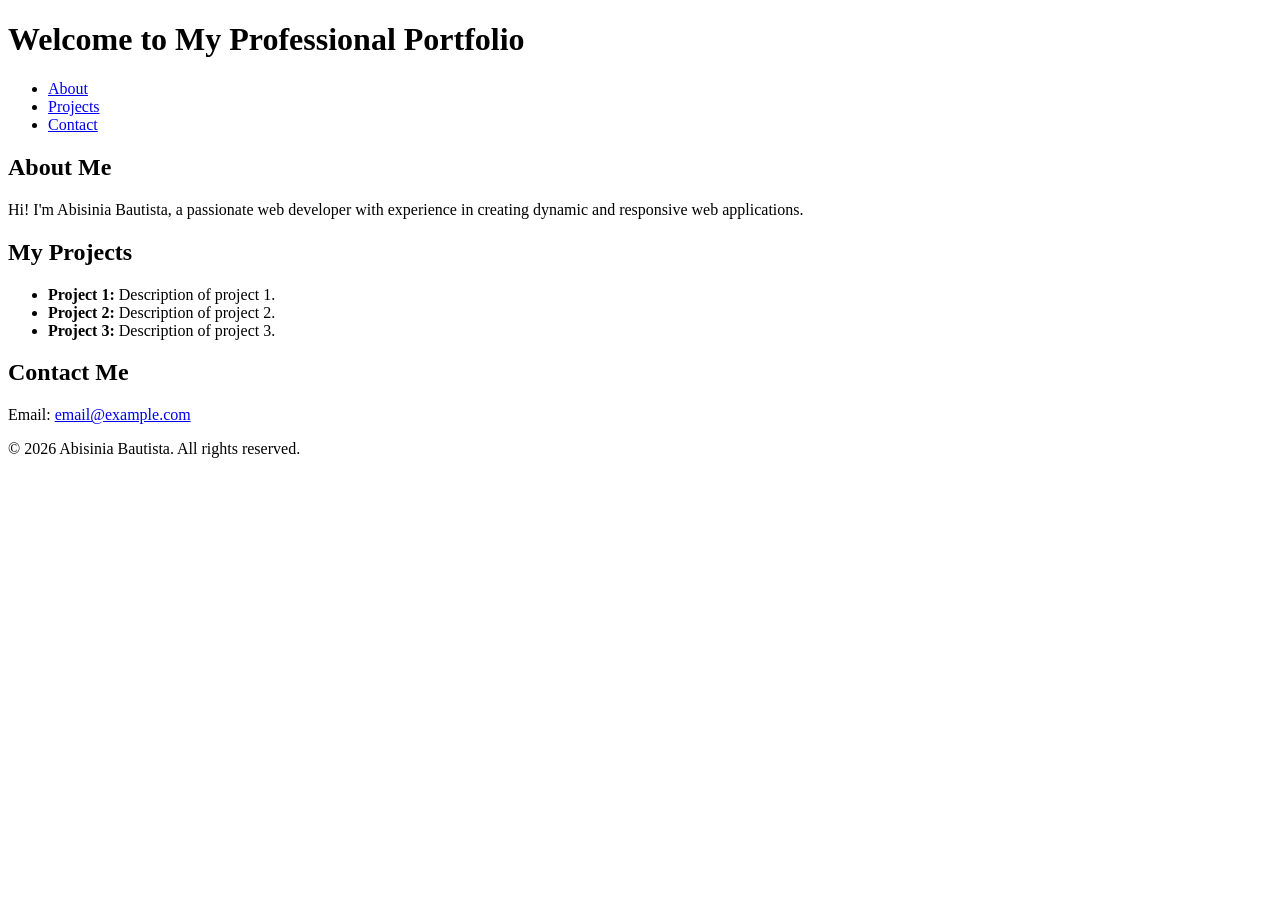
==== commit 6ca8647e: "Create index.html with professional portfolio template" ====
--- a/index.html
+++ b/index.html
@@ -1,197 +1,40 @@
-<!DOCTYPE html>
-<html>
-
-<head>
-  <meta charset="utf-8">
-  <title>VertigoFX | VFX Boutique</title>
-  <meta name="description" content="VFX Made to Transform">
-  <meta name="viewport" content="width=device-width, initial-scale=1.0">
-  <link rel="icon" type="image/x-icon" href="https://vertigovfx.com/media/favicon.png" />
-  <meta name="theme-color" content="#000">
-  <link rel="stylesheet" href="https://unpkg.com/swiper/swiper-bundle.min.css" />
-  <link href="https://cdn.jsdelivr.net/npm/bootstrap@5.0.2/dist/css/bootstrap.min.css" rel="stylesheet"
-    integrity="sha384-EVSTQN3/azprG1Anm3QDgpJLIm9Nao0Yz1ztcQTwFspd3yD65VohhpuuCOmLASjC" crossorigin="anonymous">
-  <link href="https://static.form-data.com/css/form-data-uploader.v1.css" rel="stylesheet">
-  <link rel="stylesheet" href="style.css" type="text/css">
-  <!-- Hotjar Tracking Code for vertigovfx.com -->
-  <script>
-    (function (h, o, t, j, a, r) {
-      h.hj = h.hj || function () { (h.hj.q = h.hj.q || []).push(arguments) };
-      h._hjSettings = { hjid: 2553278, hjsv: 6 };
-      a = o.getElementsByTagName('head')[0];
-      r = o.createElement('script'); r.async = 1;
-      r.src = t + h._hjSettings.hjid + j + h._hjSettings.hjsv;
-      a.appendChild(r);
-    })(window, document, 'https://static.hotjar.com/c/hotjar-', '.js?sv=');
-  </script>
-</head>
-
-<body class="home">
-  <header>
-    <div class="vfx-logo-container"> <a href="/"><img src="https://vertigovfx.com/media/vertigofx_logo.svg"
-          alt="vertigofx logo" /></a></div>
-    <nav>
-      <ul id="navList">
-        <li><a href="/">HOME</a></li>
-        <li><a href="/projects.html">PROJECTS</a></li>
-        <li><a href="/about.html">ABOUT</a></li>
-        <li><a href="" data-bs-toggle="modal" data-bs-target="#exampleModal2" onclick="mobileNavTogglegit()">GET IN
-            TOUCH</a></li>
-        <li><a href="#!">EN</a><span class="lang-options">|</span><a href="es/index.html">ES</a></li>
-      </ul>
-      <div class="mobile-toggle-container">
-      <img id="mobileNavToggle" src="https://vertigovfx.com/media/nav-bars.svg" class="mobile-nav-toggle"
-        onclick="mobileNavToggle()" />
-      </div>
-    </nav>
-    <!-- <img src="https://vertigovfx.com/media/tpn-iso.png" class="logo-tpn"> -->
-  </header>
-  <main>
-    <div class="vfx-hero-slide">
-      <div class="swiper-container">
-        <div class="swiper-wrapper"> 
-          <div class="swiper-slide">
-            <div class="vfx-project-slide gringo-hunter">
-              <div class="vfx-project-info">
-                <img src="https://vertigovfx.com/media/netflix-logo.png" class="vfx-project-company">
-                <p class="vfx-project-data">TV Series | 2025</p>
-                <h2 class="vfx-project-title">The Gringos Hunter</h2>  
-                <a href="gringo-hunter.html" class="vfx-project-cta">VIEW PROJECT</a>
-              </div>
-            </div>
-          </div>
-          <div class="swiper-slide">
-            <div class="vfx-project-slide outer-range">
-              <div class="vfx-project-info">
-                <p class="vfx-project-data">Amazon Prime | 2024</p>
-                <h2 class="vfx-project-title">Outer range </h2> 
-                <a href="outer-range.html" class="vfx-project-cta">VIEW PROJECT</a>
-              </div>
-            </div>
-          </div>
-          <div class="swiper-slide">
-            <div class="vfx-project-slide wk-sarah">
-              <div class="vfx-project-info">
-                <img src="https://vertigovfx.com/media/netflix-logo.png" class="vfx-project-company">
-                <p class="vfx-project-data">TV Series | 2021</p>
-                <h2 class="vfx-project-title">who killed sarah?</h2>
-                <a href="who-killed-sarah.html" class="vfx-project-cta">VIEW PROJECT</a>
-              </div>
-            </div>
-          </div>
-          <div class="swiper-slide">
-            <div class="vfx-project-slide sanctorum">
-              <div class="vfx-project-info">
-                <p class="vfx-project-data">Feature Film | 2018</p>
-                <h2 class="vfx-project-title">sanctorum</h2>
-                <a href="sanctorum.html" class="vfx-project-cta">VIEW PROJECT</a>
-              </div>
-            </div>
-          </div>
-        </div>
-        <div class="swiper-pagination"></div>
-        <button type="button" href="https://youtu.be/l3ZgNApFpQg" id="closevid" class="btn vfx-reel-btn"
-          data-bs-toggle="modal" data-bs-target="#exampleModal"><span>PLAY MASTER REEL</span></button>
-      </div>
-    </div>
-  </main>
-  <div class="modal fade" id="exampleModal2" tabindex="-1" aria-labelledby="exampleModalLabel" aria-hidden="true">
-    <div class="modal-dialog modal-dialog-centered">
-      <div class="modal-content">
-        <div class="modal-header"> <button type="button" class="btn-close" data-bs-dismiss="modal"
-            aria-label="Close"></button></div>
-        <div class="modal-body">
-          <div class="vfx-get-in-touch">
-            <div class="get-in-touch-map"> <iframe src="https://snazzymaps.com/embed/331830" width="100%"
-                style="border:none; height: 100vh;"></iframe></div>
-            <div class="get-in-touch-form">
-              <h1 class="gitf-title">Let’s <span>Get in Touch</span></h1>
-              <p class="gitf-txt"> A small step to a great opportunity. <br>Let’s work together!</p>
-              <p><a href="mailto:info@vertigovfx.com">info@vertigovfx.com</a></p>
-              <p><a href="mailto:alejandro@vertigovfx.com">alejandro@vertigovfx.com (CEO) </a></p>
-              <div class="footer-contact-col gitf"> 
-                <div> <a href="tel:+526642028546">+52 (664) 202 8546</a></div>
-              </div>
-              <form id="get-in-touch-form" action="https://api.form-data.com/f/5f5tgosztkt2e22xl3aa4c" method="post">
-                <div class="gitf-row"> <input type="text" name="name" placeholder="Name"> <input type="text"
-                    name="email" placeholder="Email"></div>
-                <div class="gitf-row">
-                  <input type="text" name="phone" placeholder="Phone">
-                  <div class="vfx-custom-select">
-                    <select name="subject" id="subject">
-                      <option value="0">I'd like to:</option>
-                      <option value="Propose a project">Propose a project</option>
-                      <option value="Request portfolio">Request portfolio</option>
-                      <option value="Join VertigoFX team">Join VertigoFX team</option>
-                      <option value="General inquiry">General inquiry</option>
-                    </select>
-                  </div>
-                </div>
-                <label>Message</label>
-                <textarea name="message"></textarea>
-                <input role="form-data-uploader" data-fd-disable-webcam="true" data-fd-disable-screen-capture="true"
-                  data-fd-button-label=" " data-fd-allowed-file-types=".pdf, .doc, .docx"> <button type="submit"
-                  value="Submit"><span>SEND</span></button>
-              </form>
-            </div>
-          </div>
-        </div>
-      </div>
-    </div>
-  </div>
-  <div class="modal fade" id="exampleModal" tabindex="-1" aria-labelledby="exampleModalLabel" aria-hidden="true">
-    <div class="modal-dialog modal-dialog-centered">
-      <div class="modal-content">
-        <div class="modal-header"> <button type="button" class="btn-close" data-bs-dismiss="modal"
-            aria-label="Close"></button></div>
-        <div class="modal-body">
-          <div style="padding:56.25% 0 0 0;position:relative;"><iframe id="embedvideo"
-              src="https://www.youtube.com/embed/f2rPKVhIfQg"
-              style="position:absolute;top:0;left:0;width:100%;height:100%;" frameborder="0"
-              allow="autoplay; fullscreen; picture-in-picture" allowfullscreen></iframe></div>
-          <script src="https://player.vimeo.com/api/player.js"></script>
-        </div>
-      </div>
-    </div>
-  </div>
-  <div class="vfx-about-intro home">
-    <p>VertigoFX is formed by creative, passionate people who devote themselves to their love for the art of VFX.</p>
-    <p>We approach every project with a keen focus on the tone and visual flow of the story, integrating ourselves with
-      the creative department to ensure our work is tailored towards fulfilling the end vision.</p>
-  </div>
-  <footer>
-    <div class="footer-contact-col">
-      <p> <a href="mailto:info@vertigovfx.com">info@vertigovfx.com</a> <span class="footer-phone-separator">|</span> <a
-          href="tel:+1526642028546" class="footer-phone-number"> +52 (664) 202 8546</a></p>
-    </div>
-    <div class="d-flex align-items-center gap-2">
-      <img src="https://vertigovfx.com/media/vertigofx_icon.svg" alt="vertigofx icon" class="footer-icon" />
-      <img src="https://vertigovfx.com/media/tpn-iso.png" width="32px">
-    </div>
-    
-    <div class="footer-credentials-col">
-      <p>© 2022 VertigoFX</p>
-      <div class="social-icons"> <a href="https://www.facebook.com/vfxvertigo" target="_blank"><img
-            src="https://vertigovfx.com/media/f-icon.svg" alt="facebook icon" /></a> <a
-          href="https://vimeo.com/user10324733" target="_blank"><img src="https://vertigovfx.com/media/v-icon.svg"
-            alt="vimeo icon" /></a></div>
-    </div>
-  </footer>
-  <script src="https://unpkg.com/swiper/swiper-bundle.min.js"></script>
-  <script src="https://cdn.jsdelivr.net/npm/@popperjs/core@2.9.2/dist/umd/popper.min.js"
-    integrity="sha384-IQsoLXl5PILFhosVNubq5LC7Qb9DXgDA9i+tQ8Zj3iwWAwPtgFTxbJ8NT4GN1R8p"
-    crossorigin="anonymous"></script>
-  <script src="https://cdn.jsdelivr.net/npm/bootstrap@5.0.2/dist/js/bootstrap.min.js"
-    integrity="sha384-cVKIPhGWiC2Al4u+LWgxfKTRIcfu0JTxR+EQDz/bgldoEyl4H0zUF0QKbrJ0EcQF"
-    crossorigin="anonymous"></script>
-  <script src="https://code.jquery.com/jquery-3.6.0.slim.min.js"
-    integrity="sha256-u7e5khyithlIdTpu22PHhENmPcRdFiHRjhAuHcs05RI=" crossorigin="anonymous"></script>
-  <script src="https://f.vimeocdn.com/js/froogaloop2.min.js"></script>
-  <script src="https://static.form-data.com/js/form-data-uploader.v1.js"></script>
-  <script src="swiper-code.js" type="text/javascript"></script>
-  <script src="scripts.js" type="text/javascript"></script>
-  <script src="get-in-touch.js" type="text/javascript"></script>
-  <script src="vi-scripts.js" type="text/javascript"></script>
-</body>
-
-</html>
+<!DOCTYPE html>
+<html lang="en">
+<head>
+    <meta charset="UTF-8">
+    <meta name="viewport" content="width=device-width, initial-scale=1.0">
+    <title>Professional Portfolio</title>
+    <link rel="stylesheet" href="styles.css">
+</head>
+<body>
+    <header>
+        <h1>Welcome to My Professional Portfolio</h1>
+        <nav>
+            <ul>
+                <li><a href="#about">About</a></li>
+                <li><a href="#projects">Projects</a></li>
+                <li><a href="#contact">Contact</a></li>
+            </ul>
+        </nav>
+    </header>
+    <section id="about">
+        <h2>About Me</h2>
+        <p>Hi! I'm Abisinia Bautista, a passionate web developer with experience in creating dynamic and responsive web applications.</p>
+    </section>
+    <section id="projects">
+        <h2>My Projects</h2>
+        <ul>
+            <li><strong>Project 1:</strong> Description of project 1.</li>
+            <li><strong>Project 2:</strong> Description of project 2.</li>
+            <li><strong>Project 3:</strong> Description of project 3.</li>
+        </ul>
+    </section>
+    <section id="contact">
+        <h2>Contact Me</h2>
+        <p>Email: <a href="mailto:email@example.com">email@example.com</a></p>
+    </section>
+    <footer>
+        <p>&copy; 2026 Abisinia Bautista. All rights reserved.</p>
+    </footer>
+</body>
+</html>
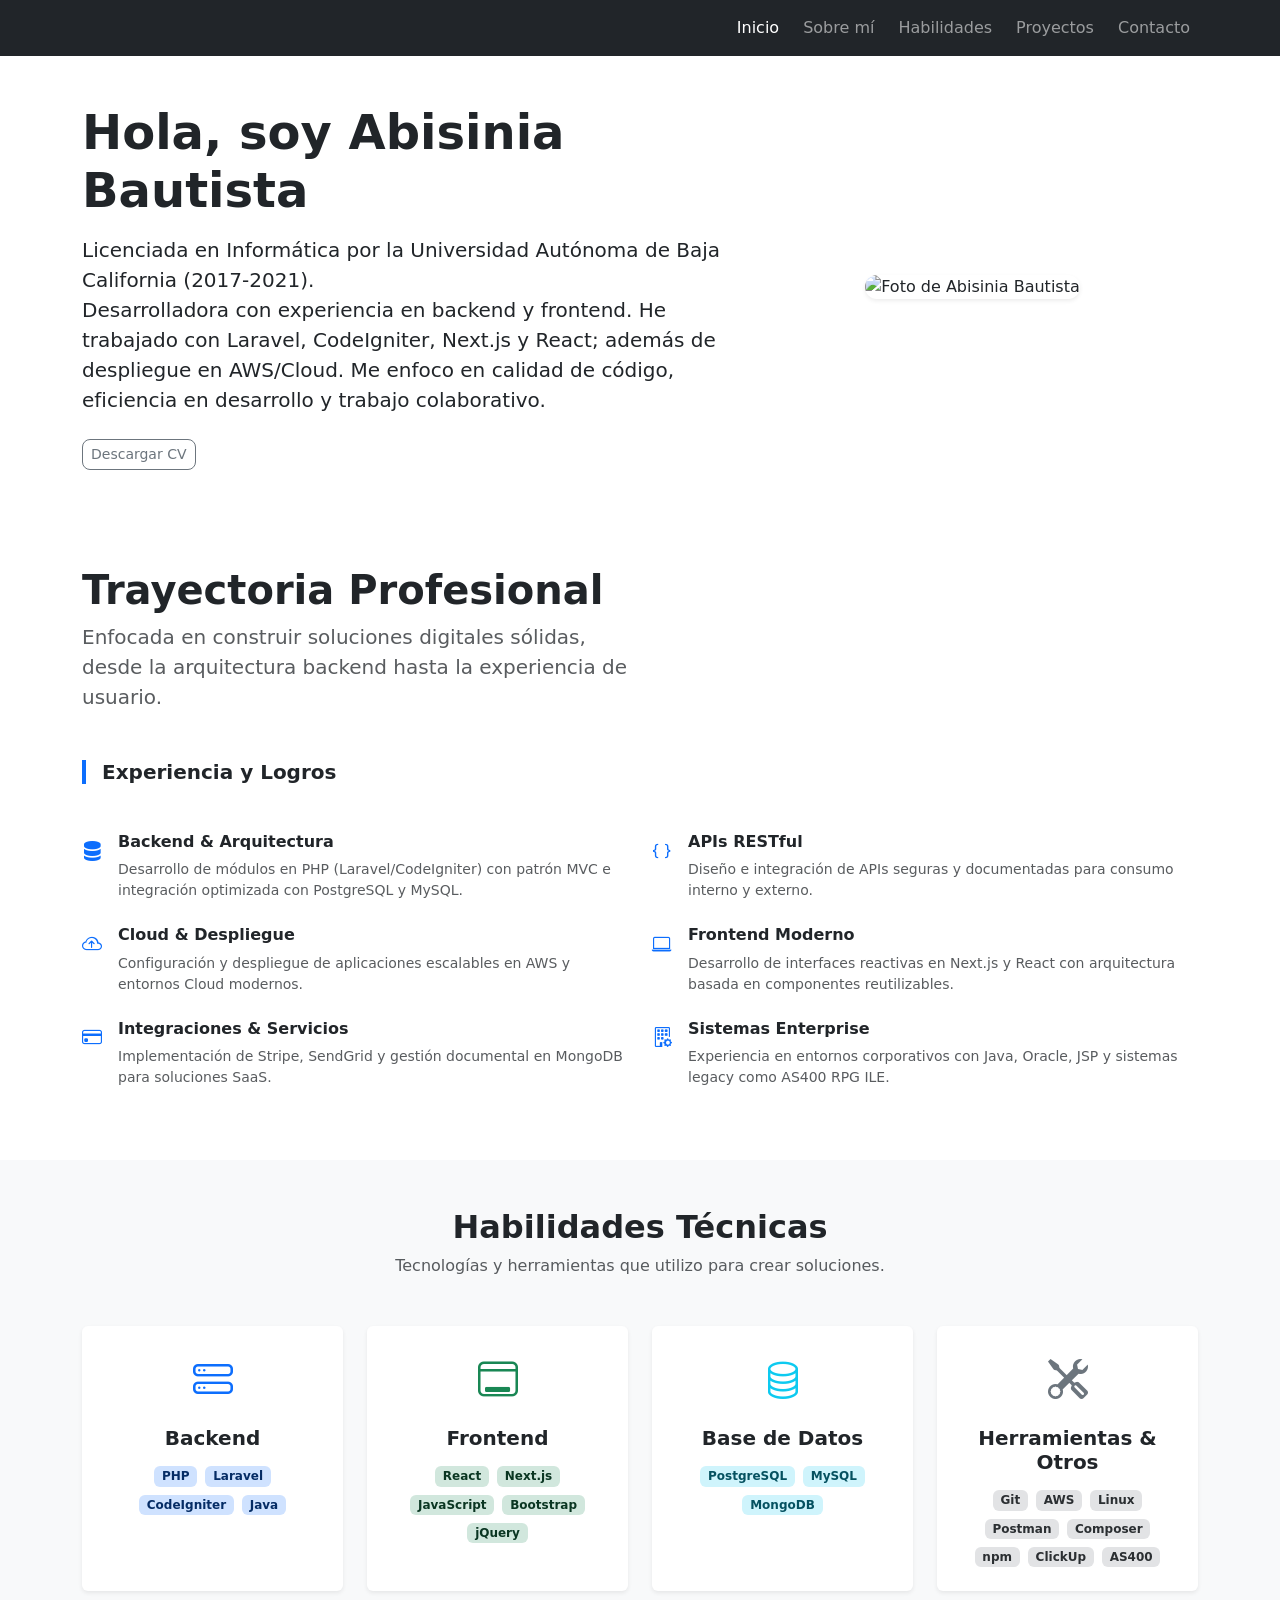
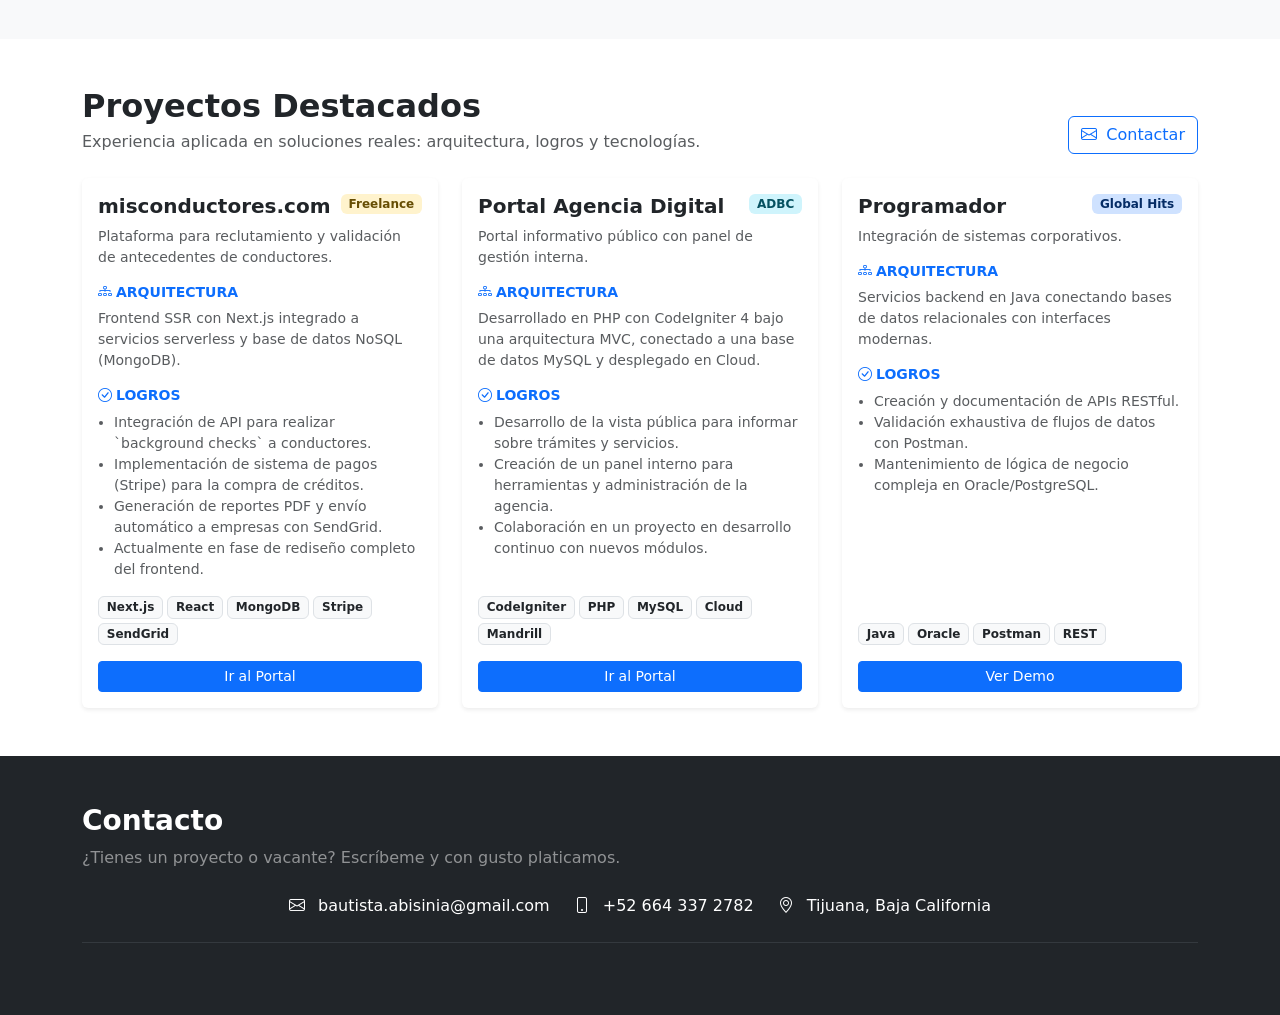
==== commit af718ffc: "Update index.html" ====
--- a/index.html
+++ b/index.html
@@ -1,40 +1,389 @@
-<!DOCTYPE html>
-<html lang="en">
+<!doctype html>
+<html lang="es">
 <head>
-    <meta charset="UTF-8">
-    <meta name="viewport" content="width=device-width, initial-scale=1.0">
-    <title>Professional Portfolio</title>
-    <link rel="stylesheet" href="styles.css">
+  <meta charset="utf-8" />
+  <meta name="viewport" content="width=device-width, initial-scale=1" />
+  <title>Abisinia Bautista | Portafolio</title>
+  <meta name="description" content="Portafolio profesional: sobre mí, proyectos, habilidades y contacto." />
+
+  <link href="https://cdn.jsdelivr.net/npm/bootstrap@5.3.3/dist/css/bootstrap.min.css" rel="stylesheet">
+
+  <link rel="stylesheet" href="https://cdn.jsdelivr.net/npm/bootstrap-icons@1.11.3/font/bootstrap-icons.min.css">
+
+  <link rel="stylesheet" href="css/style.css">
 </head>
-<body>
-    <header>
-        <h1>Welcome to My Professional Portfolio</h1>
-        <nav>
-            <ul>
-                <li><a href="#about">About</a></li>
-                <li><a href="#projects">Projects</a></li>
-                <li><a href="#contact">Contact</a></li>
-            </ul>
-        </nav>
-    </header>
-    <section id="about">
-        <h2>About Me</h2>
-        <p>Hi! I'm Abisinia Bautista, a passionate web developer with experience in creating dynamic and responsive web applications.</p>
-    </section>
-    <section id="projects">
-        <h2>My Projects</h2>
-        <ul>
-            <li><strong>Project 1:</strong> Description of project 1.</li>
-            <li><strong>Project 2:</strong> Description of project 2.</li>
-            <li><strong>Project 3:</strong> Description of project 3.</li>
+
+<body data-bs-spy="scroll" data-bs-target="#navbarMain" data-bs-smooth-scroll="true" tabindex="0">
+  <nav id="navbarMain" class="navbar navbar-expand-lg navbar-dark bg-dark sticky-top">
+    <div class="container">
+      <button class="navbar-toggler" type="button" data-bs-toggle="collapse" data-bs-target="#navLinks" aria-controls="navLinks" aria-expanded="false" aria-label="Menú">
+        <span class="navbar-toggler-icon"></span>
+      </button>
+
+      <div class="collapse navbar-collapse" id="navLinks">
+        <ul class="navbar-nav ms-auto gap-lg-2">
+          <li class="nav-item"><a class="nav-link active" href="#home">Inicio</a></li>
+          <li class="nav-item"><a class="nav-link" href="#about">Sobre mí</a></li>
+          <li class="nav-item"><a class="nav-link" href="#skills">Habilidades</a></li>
+          <li class="nav-item"><a class="nav-link" href="#projects">Proyectos</a></li>
+          <li class="nav-item"><a class="nav-link" href="#contact">Contacto</a></li>
         </ul>
-    </section>
-    <section id="contact">
-        <h2>Contact Me</h2>
-        <p>Email: <a href="mailto:email@example.com">email@example.com</a></p>
-    </section>
-    <footer>
-        <p>&copy; 2026 Abisinia Bautista. All rights reserved.</p>
-    </footer>
+      </div>
+    </div>
+  </nav>
+
+  <header id="home" class="hero-section">
+    <div class="container py-5">
+      <div class="row align-items-center g-4">
+        <div class="col-lg-7 reveal">
+          <h1 class="display-5 fw-bold mb-3">
+            Hola, soy Abisinia Bautista
+          </h1>
+          <p class="lead mb-4">
+            Licenciada en Informática por la Universidad Autónoma de Baja California (2017-2021).<br>
+            Desarrolladora con experiencia en backend y frontend. He trabajado con Laravel, CodeIgniter, Next.js y React; además de despliegue en AWS/Cloud.
+            Me enfoco en calidad de código, eficiencia en desarrollo y trabajo colaborativo.
+          </p>
+
+          <div class="d-flex flex-wrap gap-2">
+            <a class="btn btn-outline-secondary btn-sm rounded-3" href="https://drive.google.com/file/d/1HfW7rL0BdZNOoWINHH1t49jOC7uYI87h/view?usp=sharing" target="_blank" rel="noopener">
+              Descargar CV
+            </a>
+          </div>
+        </div>
+
+        <div class="col-lg-5 text-center reveal">
+          <img class="img-fluid rounded-4 shadow-sm hero-image" src="assets/img/Abisinia Bautista Bautista.png"alt="Foto de Abisinia Bautista">
+        </div>
+      </div>
+    </div>
+  </header>
+
+  <section id="about" class="py-5">
+    <div class="container">
+      <div class="row justify-content-between align-items-center mb-5 reveal">
+        <div class="col-lg-6 mb-3 mb-lg-0">
+          <h2 class="fw-bold display-6 mb-2">Trayectoria Profesional</h2>
+          <p class="text-muted lead mb-0">
+            Enfocada en construir soluciones digitales sólidas, desde la arquitectura backend hasta la experiencia de usuario.
+          </p>
+        </div>
+      </div>
+
+      <div class="row g-4 reveal">
+        <div class="col-12">
+          <h3 class="h5 fw-bold border-start border-4 border-primary ps-3 mb-4">Experiencia y Logros</h3>
+        </div>
+
+        <div class="col-md-6">
+          <div class="d-flex gap-3 mb-4">
+            <div class="mt-1 text-primary"><i class="bi bi-server fs-5"></i></div>
+            <div>
+              <h4 class="h6 fw-bold">Backend & Arquitectura</h4>
+              <p class="text-muted small mb-0">Desarrollo de módulos en PHP (Laravel/CodeIgniter) con patrón MVC e integración optimizada con PostgreSQL y MySQL.</p>
+            </div>
+          </div>
+
+          <div class="d-flex gap-3 mb-4">
+            <div class="mt-1 text-primary"><i class="bi bi-cloud-arrow-up fs-5"></i></div>
+            <div>
+              <h4 class="h6 fw-bold">Cloud & Despliegue</h4>
+              <p class="text-muted small mb-0">Configuración y despliegue de aplicaciones escalables en AWS y entornos Cloud modernos.</p>
+            </div>
+          </div>
+
+          <div class="d-flex gap-3 mb-4">
+            <div class="mt-1 text-primary"><i class="bi bi-credit-card fs-5"></i></div>
+            <div>
+              <h4 class="h6 fw-bold">Integraciones & Servicios</h4>
+              <p class="text-muted small mb-0">Implementación de Stripe, SendGrid y gestión documental en MongoDB para soluciones SaaS.</p>
+            </div>
+          </div>
+        </div>
+
+        <div class="col-md-6">
+          <div class="d-flex gap-3 mb-4">
+            <div class="mt-1 text-primary"><i class="bi bi-braces fs-5"></i></div>
+            <div>
+              <h4 class="h6 fw-bold">APIs RESTful</h4>
+              <p class="text-muted small mb-0">Diseño e integración de APIs seguras y documentadas para consumo interno y externo.</p>
+            </div>
+          </div>
+
+          <div class="d-flex gap-3 mb-4">
+            <div class="mt-1 text-primary"><i class="bi bi-laptop fs-5"></i></div>
+            <div>
+              <h4 class="h6 fw-bold">Frontend Moderno</h4>
+              <p class="text-muted small mb-0">Desarrollo de interfaces reactivas en Next.js y React con arquitectura basada en componentes reutilizables.</p>
+            </div>
+          </div>
+
+          <div class="d-flex gap-3 mb-4">
+            <div class="mt-1 text-primary"><i class="bi bi-building-gear fs-5"></i></div>
+            <div>
+              <h4 class="h6 fw-bold">Sistemas Enterprise</h4>
+              <p class="text-muted small mb-0">Experiencia en entornos corporativos con Java, Oracle, JSP y sistemas legacy como AS400 RPG ILE.</p>
+            </div>
+          </div>
+        </div>
+      </div>
+    </div>
+  </section>
+
+  <section id="skills" class="py-5 bg-light">
+    <div class="container">
+      <div class="text-center mb-5 reveal">
+        <h2 class="fw-bold">Habilidades Técnicas</h2>
+        <p class="text-muted">Tecnologías y herramientas que utilizo para crear soluciones.</p>
+      </div>
+      <div class="row g-4">
+        <div class="col-md-6 col-lg-3 reveal">
+          <div class="card h-100 border-0 shadow-sm text-center">
+            <div class="card-body p-4">
+              <div class="mb-3 text-primary">
+                <i class="bi bi-hdd-stack fs-1"></i>
+              </div>
+              <h3 class="h5 fw-bold mb-3">Backend</h3>
+              <div class="d-flex flex-wrap justify-content-center gap-2">
+                <span class="badge bg-primary-subtle text-primary-emphasis">PHP</span>
+                <span class="badge bg-primary-subtle text-primary-emphasis">Laravel</span>
+                <span class="badge bg-primary-subtle text-primary-emphasis">CodeIgniter</span>
+                <span class="badge bg-primary-subtle text-primary-emphasis">Java</span>
+              </div>
+            </div>
+          </div>
+        </div>
+
+        <div class="col-md-6 col-lg-3 reveal">
+          <div class="card h-100 border-0 shadow-sm text-center">
+            <div class="card-body p-4">
+              <div class="mb-3 text-success">
+                <i class="bi bi-window-desktop fs-1"></i>
+              </div>
+              <h3 class="h5 fw-bold mb-3">Frontend</h3>
+              <div class="d-flex flex-wrap justify-content-center gap-2">
+                <span class="badge bg-success-subtle text-success-emphasis">React</span>
+                <span class="badge bg-success-subtle text-success-emphasis">Next.js</span>
+                <span class="badge bg-success-subtle text-success-emphasis">JavaScript</span>
+                <span class="badge bg-success-subtle text-success-emphasis">Bootstrap</span>
+                <span class="badge bg-success-subtle text-success-emphasis">jQuery</span>
+              </div>
+            </div>
+          </div>
+        </div>
+
+        <div class="col-md-6 col-lg-3 reveal">
+          <div class="card h-100 border-0 shadow-sm text-center">
+            <div class="card-body p-4">
+              <div class="mb-3 text-info">
+                <i class="bi bi-database fs-1"></i>
+              </div>
+              <h3 class="h5 fw-bold mb-3">Base de Datos</h3>
+              <div class="d-flex flex-wrap justify-content-center gap-2">
+                <span class="badge bg-info-subtle text-info-emphasis">PostgreSQL</span>
+                <span class="badge bg-info-subtle text-info-emphasis">MySQL</span>
+                <span class="badge bg-info-subtle text-info-emphasis">MongoDB</span>
+              </div>
+            </div>
+          </div>
+        </div>
+
+        <div class="col-md-6 col-lg-3 reveal">
+          <div class="card h-100 border-0 shadow-sm text-center">
+            <div class="card-body p-4">
+              <div class="mb-3 text-secondary">
+                <i class="bi bi-tools fs-1"></i>
+              </div>
+              <h3 class="h5 fw-bold mb-3">Herramientas & Otros</h3>
+              <div class="d-flex flex-wrap justify-content-center gap-2">
+                <span class="badge bg-secondary-subtle text-secondary-emphasis">Git</span>
+                <span class="badge bg-secondary-subtle text-secondary-emphasis">AWS</span>
+                <span class="badge bg-secondary-subtle text-secondary-emphasis">Linux</span>
+                <span class="badge bg-secondary-subtle text-secondary-emphasis">Postman</span>
+                <span class="badge bg-secondary-subtle text-secondary-emphasis">Composer</span>
+                <span class="badge bg-secondary-subtle text-secondary-emphasis">npm</span>
+                <span class="badge bg-secondary-subtle text-secondary-emphasis">ClickUp</span>
+                <span class="badge bg-secondary-subtle text-secondary-emphasis">AS400</span>
+              </div>
+            </div>
+          </div>
+        </div>
+      </div>
+    </div>
+  </section>
+
+  <section id="projects" class="py-5">
+    <div class="container">
+      <div class="d-flex align-items-end justify-content-between flex-wrap gap-2 mb-4">
+        <div class="reveal">
+          <h2 class="fw-bold mb-1">Proyectos Destacados</h2>
+          <p class="text-muted mb-0">Experiencia aplicada en soluciones reales: arquitectura, logros y tecnologías.</p>
+        </div>
+        <div class="reveal">
+          <a class="btn btn-outline-primary" href="#contact">
+            <i class="bi bi-envelope me-1"></i> Contactar
+          </a>
+        </div>
+      </div>
+
+      <div class="row g-4">
+        <!-- Proyecto 1 -->
+        <div class="col-lg-4 col-md-6 reveal">
+          <article class="card h-100 border-0 shadow-sm">
+            <div class="card-body d-flex flex-column">
+              <div class="d-flex justify-content-between align-items-start mb-2">
+                <h3 class="h5 fw-bold mb-0">misconductores.com</h3>
+                <span class="badge bg-warning-subtle text-warning-emphasis">Freelance</span>
+              </div>
+              <p class="text-muted small mb-3">Plataforma para reclutamiento y validación de antecedentes de conductores.</p>
+              
+              <div class="mb-3">
+                <h6 class="fw-bold small text-uppercase text-primary mb-2"><i class="bi bi-diagram-3 me-1"></i>Arquitectura</h6>
+                <p class="small text-muted mb-0">
+                  Frontend SSR con Next.js integrado a servicios serverless y base de datos NoSQL (MongoDB).
+                </p>
+              </div>
+
+              <div class="mb-3 flex-grow-1">
+                <h6 class="fw-bold small text-uppercase text-primary mb-2"><i class="bi bi-check-circle me-1"></i>Logros</h6>
+                <ul class="small text-muted ps-3 mb-0">
+                  <li>Integración de API para realizar `background checks` a conductores.</li>
+                  <li>Implementación de sistema de pagos (Stripe) para la compra de créditos.</li>
+                  <li>Generación de reportes PDF y envío automático a empresas con SendGrid.</li>
+                  <li>Actualmente en fase de rediseño completo del frontend.</li>
+                </ul>
+              </div>
+
+              <div class="mt-auto">
+                <div class="d-flex flex-wrap gap-1 mb-3">
+                  <span class="badge bg-light text-dark border">Next.js</span>
+                  <span class="badge bg-light text-dark border">React</span>
+                  <span class="badge bg-light text-dark border">MongoDB</span>
+                  <span class="badge bg-light text-dark border">Stripe</span>
+                  <span class="badge bg-light text-dark border">SendGrid</span>
+                </div>
+                <div class="d-flex gap-2">
+                   <a href="https://www.misconductores.com/" class="btn btn-sm btn-primary w-100">Ir al Portal</a>
+                </div>
+              </div>
+            </div>
+          </article>
+        </div>
+
+        <!-- Proyecto 2 -->
+        <div class="col-lg-4 col-md-6 reveal">
+          <article class="card h-100 border-0 shadow-sm">
+            <div class="card-body d-flex flex-column">
+              <div class="d-flex justify-content-between align-items-start mb-2">
+                <h3 class="h5 fw-bold mb-0">Portal Agencia Digital</h3>
+                <span class="badge bg-info-subtle text-info-emphasis">ADBC</span>
+              </div>
+              <p class="text-muted small mb-3">Portal informativo público con panel de gestión interna.</p>
+
+              <div class="mb-3">
+                <h6 class="fw-bold small text-uppercase text-primary mb-2"><i class="bi bi-diagram-3 me-1"></i>Arquitectura</h6>
+                <p class="small text-muted mb-0">
+                  Desarrollado en PHP con CodeIgniter 4 bajo una arquitectura MVC, conectado a una base de datos MySQL y desplegado en Cloud.
+                </p>
+              </div>
+
+              <div class="mb-3 flex-grow-1">
+                <h6 class="fw-bold small text-uppercase text-primary mb-2"><i class="bi bi-check-circle me-1"></i>Logros</h6>
+                <ul class="small text-muted ps-3 mb-0">
+                  <li>Desarrollo de la vista pública para informar sobre trámites y servicios.</li>
+                  <li>Creación de un panel interno para herramientas y administración de la agencia.</li>
+                  <li>Colaboración en un proyecto en desarrollo continuo con nuevos módulos.</li>
+                </ul>
+              </div>
+
+              <div class="mt-auto">
+                <div class="d-flex flex-wrap gap-1 mb-3">
+                  <span class="badge bg-light text-dark border">CodeIgniter</span>
+                  <span class="badge bg-light text-dark border">PHP</span>
+                  <span class="badge bg-light text-dark border">MySQL</span>
+                  <span class="badge bg-light text-dark border">Cloud</span>
+                  <span class="badge bg-light text-dark border">Mandrill</span>
+                </div>
+                <div class="d-flex gap-2">
+                   <a href="https://www.adbc.gob.mx/" class="btn btn-sm btn-primary w-100">Ir al Portal</a>
+                </div>
+              </div>
+            </div>
+          </article>
+        </div>
+
+        <!-- Proyecto 3 -->
+        <div class="col-lg-4 col-md-6 reveal">
+          <article class="card h-100 border-0 shadow-sm">
+            <div class="card-body d-flex flex-column">
+              <div class="d-flex justify-content-between align-items-start mb-2">
+                <h3 class="h5 fw-bold mb-0">Programador</h3>
+                <span class="badge bg-primary-subtle text-primary-emphasis">Global Hits</span>
+              </div>
+              <p class="text-muted small mb-3">Integración de sistemas corporativos.</p>
+
+              <div class="mb-3">
+                <h6 class="fw-bold small text-uppercase text-primary mb-2"><i class="bi bi-diagram-3 me-1"></i>Arquitectura</h6>
+                <p class="small text-muted mb-0">
+                  Servicios backend en Java conectando bases de datos relacionales con interfaces modernas.
+                </p>
+              </div>
+
+              <div class="mb-3 flex-grow-1">
+                <h6 class="fw-bold small text-uppercase text-primary mb-2"><i class="bi bi-check-circle me-1"></i>Logros</h6>
+                <ul class="small text-muted ps-3 mb-0">
+                  <li>Creación y documentación de APIs RESTful.</li>
+                  <li>Validación exhaustiva de flujos de datos con Postman.</li>
+                  <li>Mantenimiento de lógica de negocio compleja en Oracle/PostgreSQL.</li>
+                </ul>
+              </div>
+
+              <div class="mt-auto">
+                <div class="d-flex flex-wrap gap-1 mb-3">
+                  <span class="badge bg-light text-dark border">Java</span>
+                  <span class="badge bg-light text-dark border">Oracle</span>
+                  <span class="badge bg-light text-dark border">Postman</span>
+                  <span class="badge bg-light text-dark border">REST</span>
+                </div>
+                <div class="d-flex gap-2">
+                   <a href="#" class="btn btn-sm btn-primary w-100">Ver Demo</a>
+                </div>
+              </div>
+            </div>
+          </article>
+        </div>
+      </div>
+    </div>
+  </section>
+
+  <!-- CONTACT -->
+  <section id="contact" class="py-5 bg-dark text-white">
+    <div class="container">
+      <div class="row g-4 align-items-start">
+        <div class="col-lg-12 reveal">
+          <h2 class="h3 fw-bold mb-2">Contacto</h2>
+          <p class="text-white-50 mb-4">
+            ¿Tienes un proyecto o vacante? Escríbeme y con gusto platicamos.
+          </p>
+
+          <div class="d-flex justify-content-center gap-4">
+            <div><i class="bi bi-envelope me-2"></i> bautista.abisinia@gmail.com</div>
+            <div><i class="bi bi-phone me-2"></i> +52 664 337 2782</div>
+            <div><i class="bi bi-geo-alt me-2"></i> Tijuana, Baja California</div>
+          </div>
+        </div>
+      </div>
+
+      <hr class="border-secondary my-4">
+    </div>
+  </section>
+
+
+  <!-- Bootstrap JS -->
+  <script src="https://cdn.jsdelivr.net/npm/bootstrap@5.3.3/dist/js/bootstrap.bundle.min.js"></script>
+
+  <!-- JS propio -->
+  <script src="js/animations.js"></script>
+  <script src="js/main.js"></script>
 </body>
 </html>
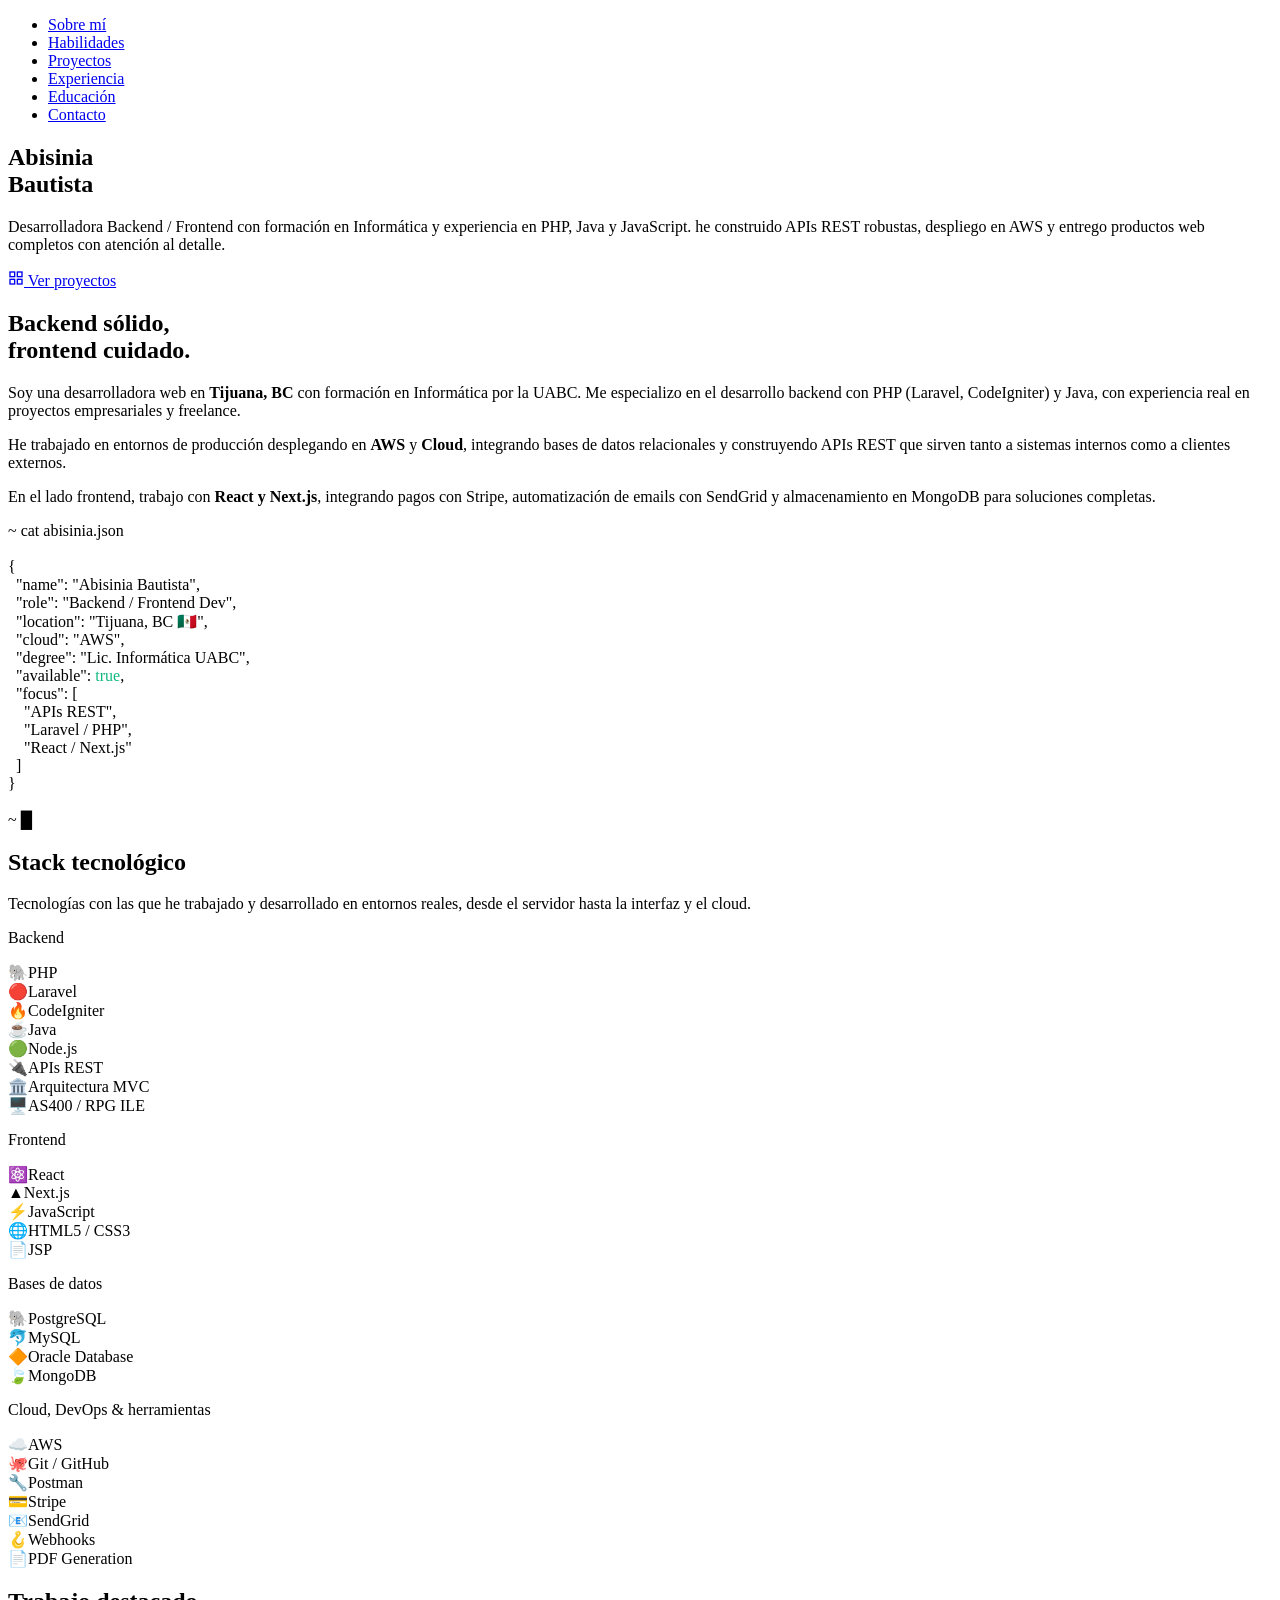
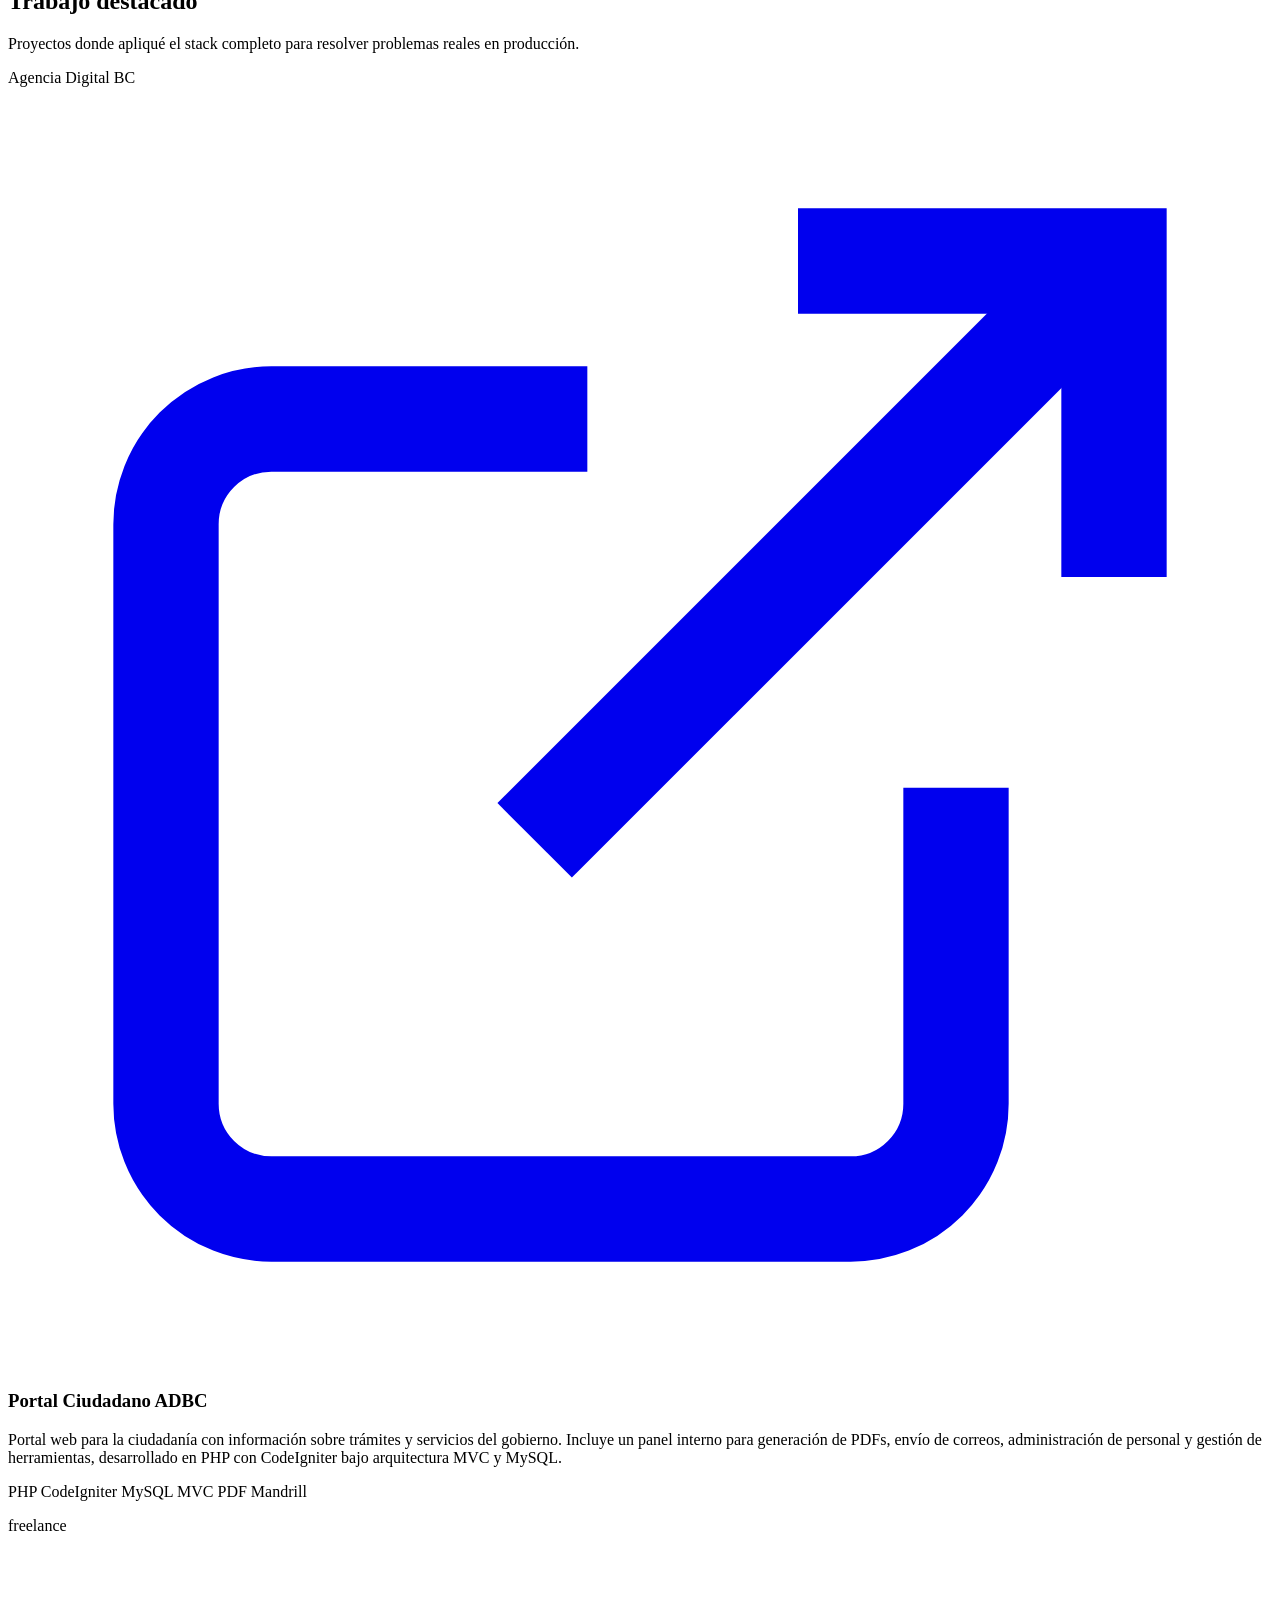
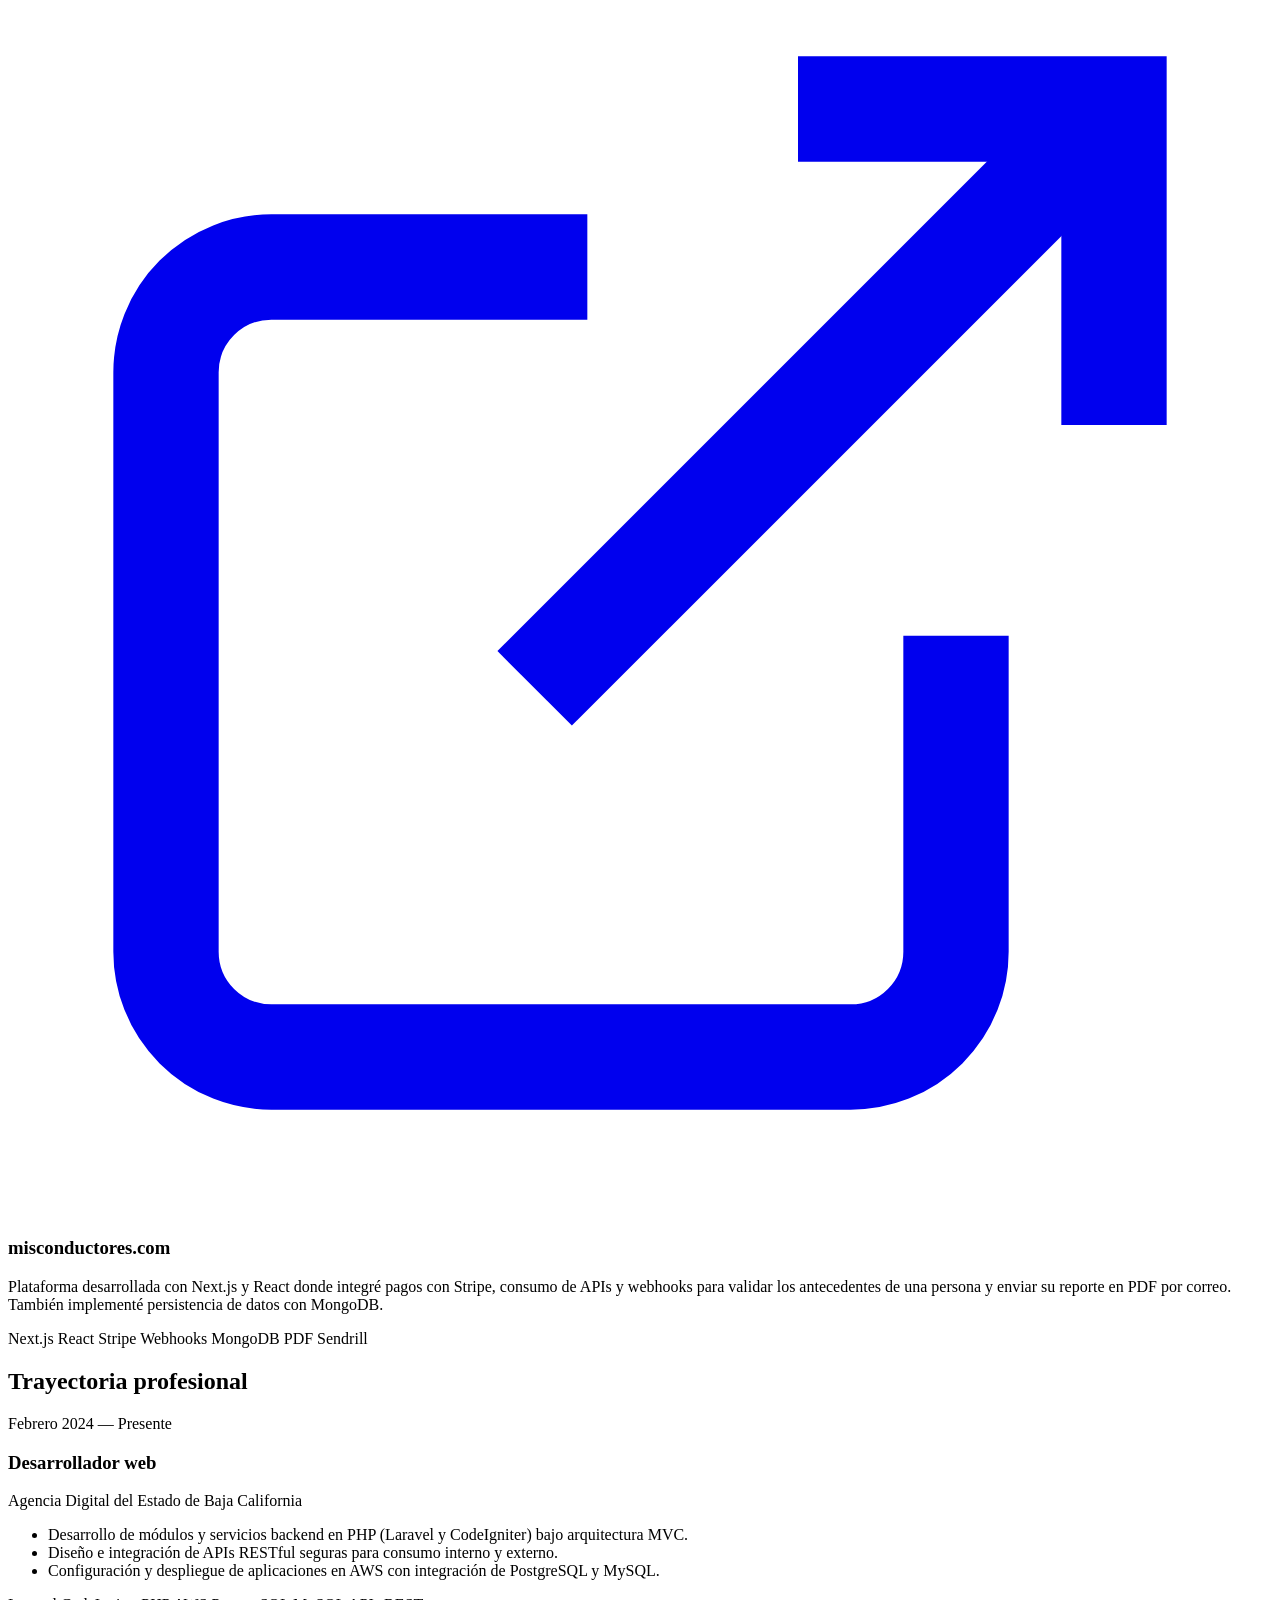
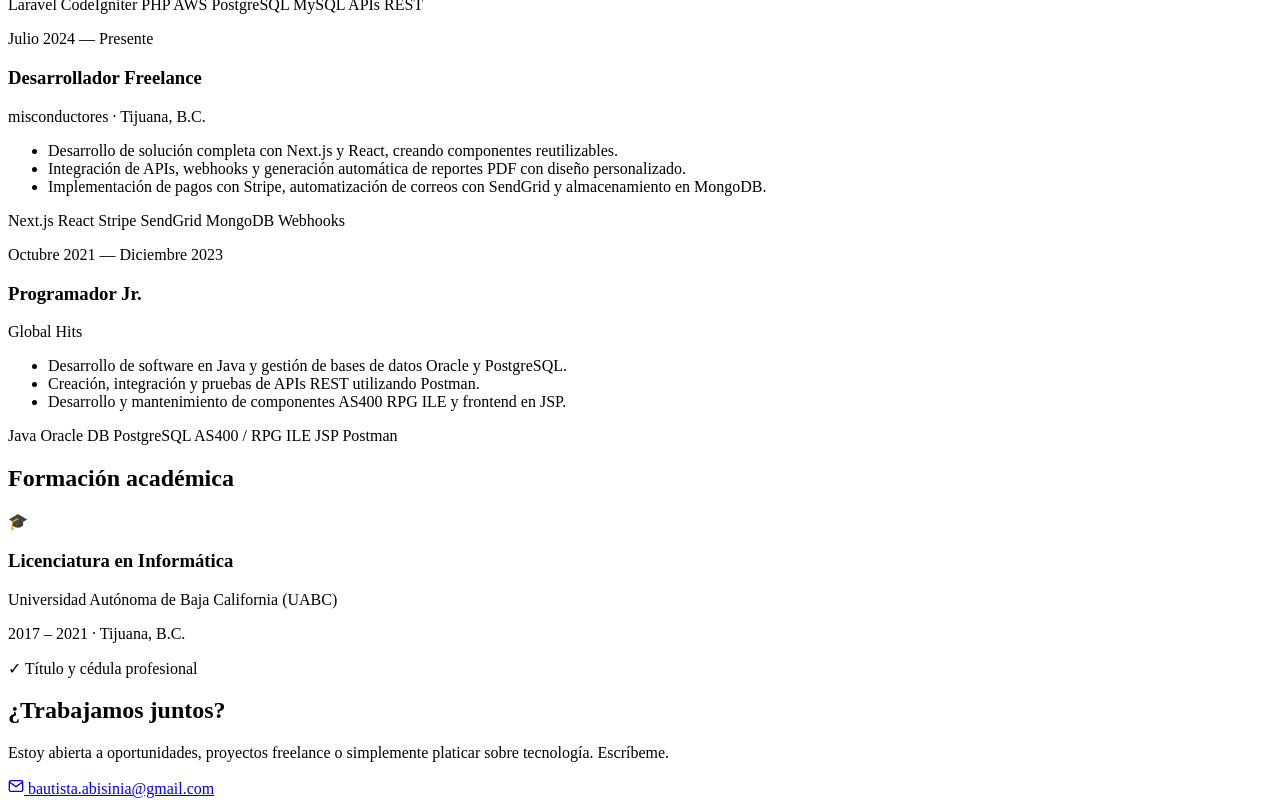
==== commit 043df4a6: "Update index.html" ====
--- a/index.html
+++ b/index.html
@@ -1,389 +1,314 @@
-<!doctype html>
+<!DOCTYPE html>
 <html lang="es">
 <head>
-  <meta charset="utf-8" />
-  <meta name="viewport" content="width=device-width, initial-scale=1" />
-  <title>Abisinia Bautista | Portafolio</title>
-  <meta name="description" content="Portafolio profesional: sobre mí, proyectos, habilidades y contacto." />
-
-  <link href="https://cdn.jsdelivr.net/npm/bootstrap@5.3.3/dist/css/bootstrap.min.css" rel="stylesheet">
-
-  <link rel="stylesheet" href="https://cdn.jsdelivr.net/npm/bootstrap-icons@1.11.3/font/bootstrap-icons.min.css">
-
-  <link rel="stylesheet" href="css/style.css">
+  <meta charset="UTF-8" />
+  <meta name="viewport" content="width=device-width, initial-scale=1.0" />
+  <title>Abisinia Bautista — Developer Portfolio</title>
+  <meta name="description" content="Portfolio de Abisinia Bautista Bautista — Desarrolladora Backend/Frontend en Tijuana, BC." />
+  <link rel="preconnect" href="https://fonts.googleapis.com" />
+  <link rel="preconnect" href="https://fonts.gstatic.com" crossorigin />
+  <link href="https://fonts.googleapis.com/css2?family=Space+Grotesk:wght@300;400;500;600;700&family=Inter:wght@300;400;500&family=JetBrains+Mono:wght@400;500&display=swap" rel="stylesheet" />
+  <link rel="stylesheet" href="./assets/css/style.css" />
 </head>
-
-<body data-bs-spy="scroll" data-bs-target="#navbarMain" data-bs-smooth-scroll="true" tabindex="0">
-  <nav id="navbarMain" class="navbar navbar-expand-lg navbar-dark bg-dark sticky-top">
-    <div class="container">
-      <button class="navbar-toggler" type="button" data-bs-toggle="collapse" data-bs-target="#navLinks" aria-controls="navLinks" aria-expanded="false" aria-label="Menú">
-        <span class="navbar-toggler-icon"></span>
-      </button>
-
-      <div class="collapse navbar-collapse" id="navLinks">
-        <ul class="navbar-nav ms-auto gap-lg-2">
-          <li class="nav-item"><a class="nav-link active" href="#home">Inicio</a></li>
-          <li class="nav-item"><a class="nav-link" href="#about">Sobre mí</a></li>
-          <li class="nav-item"><a class="nav-link" href="#skills">Habilidades</a></li>
-          <li class="nav-item"><a class="nav-link" href="#projects">Proyectos</a></li>
-          <li class="nav-item"><a class="nav-link" href="#contact">Contacto</a></li>
-        </ul>
-      </div>
-    </div>
-  </nav>
-
-  <header id="home" class="hero-section">
-    <div class="container py-5">
-      <div class="row align-items-center g-4">
-        <div class="col-lg-7 reveal">
-          <h1 class="display-5 fw-bold mb-3">
-            Hola, soy Abisinia Bautista
-          </h1>
-          <p class="lead mb-4">
-            Licenciada en Informática por la Universidad Autónoma de Baja California (2017-2021).<br>
-            Desarrolladora con experiencia en backend y frontend. He trabajado con Laravel, CodeIgniter, Next.js y React; además de despliegue en AWS/Cloud.
-            Me enfoco en calidad de código, eficiencia en desarrollo y trabajo colaborativo.
-          </p>
-
-          <div class="d-flex flex-wrap gap-2">
-            <a class="btn btn-outline-secondary btn-sm rounded-3" href="https://drive.google.com/file/d/1HfW7rL0BdZNOoWINHH1t49jOC7uYI87h/view?usp=sharing" target="_blank" rel="noopener">
-              Descargar CV
+<body>
+
+<div class="blob blob-1"></div>
+<div class="blob blob-2"></div>
+
+<nav id="navbar">
+  <div class="container nav-inner">
+    <a href="#hero" class="nav-logo"></a>
+    <ul class="nav-links" id="navLinks">
+      <li><a href="#about">Sobre mí</a></li>
+      <li><a href="#skills">Habilidades</a></li>
+      <li><a href="#projects">Proyectos</a></li>
+      <li><a href="#experience">Experiencia</a></li>
+      <li><a href="#education">Educación</a></li>
+      <li><a href="#contact">Contacto</a></li>
+    </ul>
+    <div class="hamburger" id="hamburger" aria-label="Menú">
+      <span></span><span></span><span></span>
+    </div>
+  </div>
+</nav>
+
+<section id="hero">
+  <div class="container">
+    <h1 class="hero-name">
+      Abisinia<br>
+      <span class="last">Bautista</span>
+    </h1>
+    <p class="hero-role" id="typewriter"><span class="cursor"></span></p>
+    <p class="hero-desc">
+      Desarrolladora Backend / Frontend con formación en Informática y experiencia en PHP, Java y JavaScript. he construido APIs REST robustas, despliego en AWS y entrego productos web completos con atención al detalle.
+    </p>
+    <div class="hero-cta">
+      <a href="#projects" class="btn btn-primary">
+        <svg width="16" height="16" viewBox="0 0 24 24" fill="none" stroke="currentColor" stroke-width="2"><rect x="3" y="3" width="7" height="7"/><rect x="14" y="3" width="7" height="7"/><rect x="14" y="14" width="7" height="7"/><rect x="3" y="14" width="7" height="7"/></svg>
+        Ver proyectos
+      </a>
+    </div>
+  </div>
+</section>
+
+<section id="about">
+  <div class="container">
+    <div class="about-grid">
+      <div class="about-text reveal">
+        <div class="divider"></div>
+        <h2 class="section-title">Backend sólido,<br>frontend cuidado.</h2>
+        <p>Soy una desarrolladora web en <strong>Tijuana, BC</strong> con formación en Informática por la UABC. Me especializo en el desarrollo backend con PHP (Laravel, CodeIgniter) y Java, con experiencia real en proyectos empresariales y freelance.</p>
+        <p>He trabajado en entornos de producción desplegando en <strong>AWS</strong> y <strong>Cloud</strong>, integrando bases de datos relacionales y construyendo APIs REST que sirven tanto a sistemas internos como a clientes externos.</p>
+        <p>En el lado frontend, trabajo con <strong>React y Next.js</strong>, integrando pagos con Stripe, automatización de emails con SendGrid y almacenamiento en MongoDB para soluciones completas.</p>
+      </div>
+      <div class="about-visual reveal reveal-delay-2">
+        <div class="terminal-card">
+          <div class="term-bar">
+            <div class="term-dot r"></div>
+            <div class="term-dot y"></div>
+            <div class="term-dot g"></div>
+          </div>
+          <div class="term-line"><span class="term-prompt">~</span> <span class="term-cmd">cat</span> <span class="term-val">abisinia.json</span></div>
+          <br>
+          <div class="term-line"><span class="term-val">{</span></div>
+          <div class="term-line">&nbsp;&nbsp;<span class="term-key">"name"</span>: <span class="term-val">"Abisinia Bautista"</span>,</div>
+          <div class="term-line">&nbsp;&nbsp;<span class="term-key">"role"</span>: <span class="term-val">"Backend / Frontend Dev"</span>,</div>
+          <div class="term-line">&nbsp;&nbsp;<span class="term-key">"location"</span>: <span class="term-val">"Tijuana, BC 🇲🇽"</span>,</div>
+          <div class="term-line">&nbsp;&nbsp;<span class="term-key">"cloud"</span>: <span class="term-val">"AWS"</span>,</div>
+          <div class="term-line">&nbsp;&nbsp;<span class="term-key">"degree"</span>: <span class="term-val">"Lic. Informática UABC"</span>,</div>
+          <div class="term-line">&nbsp;&nbsp;<span class="term-key">"available"</span>: <span style="color:#10B981">true</span>,</div>
+          <div class="term-line">&nbsp;&nbsp;<span class="term-key">"focus"</span>: [</div>
+          <div class="term-line">&nbsp;&nbsp;&nbsp;&nbsp;<span class="term-val">"APIs REST"</span>,</div>
+          <div class="term-line">&nbsp;&nbsp;&nbsp;&nbsp;<span class="term-val">"Laravel / PHP"</span>,</div>
+          <div class="term-line">&nbsp;&nbsp;&nbsp;&nbsp;<span class="term-val">"React / Next.js"</span></div>
+          <div class="term-line">&nbsp;&nbsp;]</div>
+          <div class="term-line"><span class="term-val">}</span></div>
+          <br>
+          <div class="term-line"><span class="term-prompt">~</span> <span class="term-cmd">█</span></div>
+        </div>
+      </div>
+    </div>
+  </div>
+</section>
+
+<section id="skills">
+  <div class="container">
+    <div class="reveal">
+      <div class="divider"></div>
+      <h2 class="section-title">Stack tecnológico</h2>
+      <p class="section-sub">Tecnologías con las que he trabajado y desarrollado en entornos reales, desde el servidor hasta la interfaz y el cloud.</p>
+    </div>
+    <div class="skills-categories">
+      <div class="reveal">
+        <p class="skill-cat-label">Backend</p>
+        <div class="skills-grid">
+          <div class="skill-tag"><span class="skill-icon">🐘</span><span>PHP</span></div>
+          <div class="skill-tag"><span class="skill-icon">🔴</span><span>Laravel</span></div>
+          <div class="skill-tag"><span class="skill-icon">🔥</span><span>CodeIgniter</span></div>
+          <div class="skill-tag"><span class="skill-icon">☕</span><span>Java</span></div>
+          <div class="skill-tag"><span class="skill-icon">🟢</span><span>Node.js</span></div>
+          <div class="skill-tag"><span class="skill-icon">🔌</span><span>APIs REST</span></div>
+          <div class="skill-tag"><span class="skill-icon">🏛️</span><span>Arquitectura MVC</span></div>
+          <div class="skill-tag"><span class="skill-icon">🖥️</span><span>AS400 / RPG ILE</span></div>
+        </div>
+      </div>
+      <div class="reveal reveal-delay-1">
+        <p class="skill-cat-label">Frontend</p>
+        <div class="skills-grid">
+          <div class="skill-tag"><span class="skill-icon">⚛️</span><span>React</span></div>
+          <div class="skill-tag"><span class="skill-icon">▲</span><span>Next.js</span></div>
+          <div class="skill-tag"><span class="skill-icon">⚡</span><span>JavaScript</span></div>
+          <div class="skill-tag"><span class="skill-icon">🌐</span><span>HTML5 / CSS3</span></div>
+          <div class="skill-tag"><span class="skill-icon">📄</span><span>JSP</span></div>
+        </div>
+      </div>
+      <div class="reveal reveal-delay-2">
+        <p class="skill-cat-label">Bases de datos</p>
+        <div class="skills-grid">
+          <div class="skill-tag"><span class="skill-icon">🐘</span><span>PostgreSQL</span></div>
+          <div class="skill-tag"><span class="skill-icon">🐬</span><span>MySQL</span></div>
+          <div class="skill-tag"><span class="skill-icon">🔶</span><span>Oracle Database</span></div>
+          <div class="skill-tag"><span class="skill-icon">🍃</span><span>MongoDB</span></div>
+        </div>
+      </div>
+      <div class="reveal reveal-delay-3">
+        <p class="skill-cat-label">Cloud, DevOps & herramientas</p>
+        <div class="skills-grid">
+          <div class="skill-tag"><span class="skill-icon">☁️</span><span>AWS</span></div>
+          <div class="skill-tag"><span class="skill-icon">🐙</span><span>Git / GitHub</span></div>
+          <div class="skill-tag"><span class="skill-icon">🔧</span><span>Postman</span></div>
+          <div class="skill-tag"><span class="skill-icon">💳</span><span>Stripe</span></div>
+          <div class="skill-tag"><span class="skill-icon">📧</span><span>SendGrid</span></div>
+          <div class="skill-tag"><span class="skill-icon">🪝</span><span>Webhooks</span></div>
+          <div class="skill-tag"><span class="skill-icon">📄</span><span>PDF Generation</span></div>
+        </div>
+      </div>
+    </div>
+  </div>
+</section>
+
+<section id="projects">
+  <div class="container">
+    <div class="reveal">
+      <div class="divider"></div>
+      <h2 class="section-title">Trabajo destacado</h2>
+      <p class="section-sub">Proyectos donde apliqué el stack completo para resolver problemas reales en producción.</p>
+    </div>
+    <div class="projects-grid">
+
+      <div class="project-card reveal">
+        <div class="project-header">
+          <p class="project-featured">Agencia Digital BC</p>
+          <div class="project-links">
+            <a href="https://www.adbc.gob.mx/" target="_blank" rel="noopener" class="project-link" aria-label="Portal ADBC">
+              <svg viewBox="0 0 24 24" fill="none" stroke="currentColor" stroke-width="2"><path d="M18 13v6a2 2 0 01-2 2H5a2 2 0 01-2-2V8a2 2 0 012-2h6"/><polyline points="15,3 21,3 21,9"/><line x1="10" y1="14" x2="21" y2="3"/></svg>
             </a>
           </div>
         </div>
-
-        <div class="col-lg-5 text-center reveal">
-          <img class="img-fluid rounded-4 shadow-sm hero-image" src="assets/img/Abisinia Bautista Bautista.png"alt="Foto de Abisinia Bautista">
-        </div>
-      </div>
-    </div>
-  </header>
-
-  <section id="about" class="py-5">
-    <div class="container">
-      <div class="row justify-content-between align-items-center mb-5 reveal">
-        <div class="col-lg-6 mb-3 mb-lg-0">
-          <h2 class="fw-bold display-6 mb-2">Trayectoria Profesional</h2>
-          <p class="text-muted lead mb-0">
-            Enfocada en construir soluciones digitales sólidas, desde la arquitectura backend hasta la experiencia de usuario.
-          </p>
-        </div>
-      </div>
-
-      <div class="row g-4 reveal">
-        <div class="col-12">
-          <h3 class="h5 fw-bold border-start border-4 border-primary ps-3 mb-4">Experiencia y Logros</h3>
-        </div>
-
-        <div class="col-md-6">
-          <div class="d-flex gap-3 mb-4">
-            <div class="mt-1 text-primary"><i class="bi bi-server fs-5"></i></div>
-            <div>
-              <h4 class="h6 fw-bold">Backend & Arquitectura</h4>
-              <p class="text-muted small mb-0">Desarrollo de módulos en PHP (Laravel/CodeIgniter) con patrón MVC e integración optimizada con PostgreSQL y MySQL.</p>
-            </div>
+        <h3 class="project-name">Portal Ciudadano ADBC</h3>
+        <p class="project-desc">Portal web para la ciudadanía con información sobre trámites y servicios del gobierno. Incluye un panel interno para generación de PDFs, envío de correos, administración de personal y gestión de herramientas, desarrollado en PHP con CodeIgniter bajo arquitectura MVC y MySQL.</p>
+        <div class="project-tags">
+          <span class="project-tag">PHP</span>
+          <span class="project-tag">CodeIgniter</span>
+          <span class="project-tag">MySQL</span>
+          <span class="project-tag">MVC</span>
+          <span class="project-tag">PDF</span>
+          <span class="project-tag">Mandrill</span>
+        </div>
+      </div>
+
+      <div class="project-card reveal reveal-delay-1">
+        <div class="project-header">
+          <p class="project-featured">freelance</p>
+          <div class="project-links">
+            <a href="https://www.misconductores.com/" target="_blank" rel="noopener" class="project-link" aria-label="misconductores.com">
+              <svg viewBox="0 0 24 24" fill="none" stroke="currentColor" stroke-width="2"><path d="M18 13v6a2 2 0 01-2 2H5a2 2 0 01-2-2V8a2 2 0 012-2h6"/><polyline points="15,3 21,3 21,9"/><line x1="10" y1="14" x2="21" y2="3"/></svg>
+            </a>
           </div>
-
-          <div class="d-flex gap-3 mb-4">
-            <div class="mt-1 text-primary"><i class="bi bi-cloud-arrow-up fs-5"></i></div>
-            <div>
-              <h4 class="h6 fw-bold">Cloud & Despliegue</h4>
-              <p class="text-muted small mb-0">Configuración y despliegue de aplicaciones escalables en AWS y entornos Cloud modernos.</p>
-            </div>
-          </div>
-
-          <div class="d-flex gap-3 mb-4">
-            <div class="mt-1 text-primary"><i class="bi bi-credit-card fs-5"></i></div>
-            <div>
-              <h4 class="h6 fw-bold">Integraciones & Servicios</h4>
-              <p class="text-muted small mb-0">Implementación de Stripe, SendGrid y gestión documental en MongoDB para soluciones SaaS.</p>
-            </div>
-          </div>
-        </div>
-
-        <div class="col-md-6">
-          <div class="d-flex gap-3 mb-4">
-            <div class="mt-1 text-primary"><i class="bi bi-braces fs-5"></i></div>
-            <div>
-              <h4 class="h6 fw-bold">APIs RESTful</h4>
-              <p class="text-muted small mb-0">Diseño e integración de APIs seguras y documentadas para consumo interno y externo.</p>
-            </div>
-          </div>
-
-          <div class="d-flex gap-3 mb-4">
-            <div class="mt-1 text-primary"><i class="bi bi-laptop fs-5"></i></div>
-            <div>
-              <h4 class="h6 fw-bold">Frontend Moderno</h4>
-              <p class="text-muted small mb-0">Desarrollo de interfaces reactivas en Next.js y React con arquitectura basada en componentes reutilizables.</p>
-            </div>
-          </div>
-
-          <div class="d-flex gap-3 mb-4">
-            <div class="mt-1 text-primary"><i class="bi bi-building-gear fs-5"></i></div>
-            <div>
-              <h4 class="h6 fw-bold">Sistemas Enterprise</h4>
-              <p class="text-muted small mb-0">Experiencia en entornos corporativos con Java, Oracle, JSP y sistemas legacy como AS400 RPG ILE.</p>
-            </div>
-          </div>
-        </div>
-      </div>
-    </div>
-  </section>
-
-  <section id="skills" class="py-5 bg-light">
-    <div class="container">
-      <div class="text-center mb-5 reveal">
-        <h2 class="fw-bold">Habilidades Técnicas</h2>
-        <p class="text-muted">Tecnologías y herramientas que utilizo para crear soluciones.</p>
-      </div>
-      <div class="row g-4">
-        <div class="col-md-6 col-lg-3 reveal">
-          <div class="card h-100 border-0 shadow-sm text-center">
-            <div class="card-body p-4">
-              <div class="mb-3 text-primary">
-                <i class="bi bi-hdd-stack fs-1"></i>
-              </div>
-              <h3 class="h5 fw-bold mb-3">Backend</h3>
-              <div class="d-flex flex-wrap justify-content-center gap-2">
-                <span class="badge bg-primary-subtle text-primary-emphasis">PHP</span>
-                <span class="badge bg-primary-subtle text-primary-emphasis">Laravel</span>
-                <span class="badge bg-primary-subtle text-primary-emphasis">CodeIgniter</span>
-                <span class="badge bg-primary-subtle text-primary-emphasis">Java</span>
-              </div>
-            </div>
-          </div>
-        </div>
-
-        <div class="col-md-6 col-lg-3 reveal">
-          <div class="card h-100 border-0 shadow-sm text-center">
-            <div class="card-body p-4">
-              <div class="mb-3 text-success">
-                <i class="bi bi-window-desktop fs-1"></i>
-              </div>
-              <h3 class="h5 fw-bold mb-3">Frontend</h3>
-              <div class="d-flex flex-wrap justify-content-center gap-2">
-                <span class="badge bg-success-subtle text-success-emphasis">React</span>
-                <span class="badge bg-success-subtle text-success-emphasis">Next.js</span>
-                <span class="badge bg-success-subtle text-success-emphasis">JavaScript</span>
-                <span class="badge bg-success-subtle text-success-emphasis">Bootstrap</span>
-                <span class="badge bg-success-subtle text-success-emphasis">jQuery</span>
-              </div>
-            </div>
-          </div>
-        </div>
-
-        <div class="col-md-6 col-lg-3 reveal">
-          <div class="card h-100 border-0 shadow-sm text-center">
-            <div class="card-body p-4">
-              <div class="mb-3 text-info">
-                <i class="bi bi-database fs-1"></i>
-              </div>
-              <h3 class="h5 fw-bold mb-3">Base de Datos</h3>
-              <div class="d-flex flex-wrap justify-content-center gap-2">
-                <span class="badge bg-info-subtle text-info-emphasis">PostgreSQL</span>
-                <span class="badge bg-info-subtle text-info-emphasis">MySQL</span>
-                <span class="badge bg-info-subtle text-info-emphasis">MongoDB</span>
-              </div>
-            </div>
-          </div>
-        </div>
-
-        <div class="col-md-6 col-lg-3 reveal">
-          <div class="card h-100 border-0 shadow-sm text-center">
-            <div class="card-body p-4">
-              <div class="mb-3 text-secondary">
-                <i class="bi bi-tools fs-1"></i>
-              </div>
-              <h3 class="h5 fw-bold mb-3">Herramientas & Otros</h3>
-              <div class="d-flex flex-wrap justify-content-center gap-2">
-                <span class="badge bg-secondary-subtle text-secondary-emphasis">Git</span>
-                <span class="badge bg-secondary-subtle text-secondary-emphasis">AWS</span>
-                <span class="badge bg-secondary-subtle text-secondary-emphasis">Linux</span>
-                <span class="badge bg-secondary-subtle text-secondary-emphasis">Postman</span>
-                <span class="badge bg-secondary-subtle text-secondary-emphasis">Composer</span>
-                <span class="badge bg-secondary-subtle text-secondary-emphasis">npm</span>
-                <span class="badge bg-secondary-subtle text-secondary-emphasis">ClickUp</span>
-                <span class="badge bg-secondary-subtle text-secondary-emphasis">AS400</span>
-              </div>
-            </div>
-          </div>
-        </div>
-      </div>
-    </div>
-  </section>
-
-  <section id="projects" class="py-5">
-    <div class="container">
-      <div class="d-flex align-items-end justify-content-between flex-wrap gap-2 mb-4">
-        <div class="reveal">
-          <h2 class="fw-bold mb-1">Proyectos Destacados</h2>
-          <p class="text-muted mb-0">Experiencia aplicada en soluciones reales: arquitectura, logros y tecnologías.</p>
-        </div>
-        <div class="reveal">
-          <a class="btn btn-outline-primary" href="#contact">
-            <i class="bi bi-envelope me-1"></i> Contactar
-          </a>
-        </div>
-      </div>
-
-      <div class="row g-4">
-        <!-- Proyecto 1 -->
-        <div class="col-lg-4 col-md-6 reveal">
-          <article class="card h-100 border-0 shadow-sm">
-            <div class="card-body d-flex flex-column">
-              <div class="d-flex justify-content-between align-items-start mb-2">
-                <h3 class="h5 fw-bold mb-0">misconductores.com</h3>
-                <span class="badge bg-warning-subtle text-warning-emphasis">Freelance</span>
-              </div>
-              <p class="text-muted small mb-3">Plataforma para reclutamiento y validación de antecedentes de conductores.</p>
-              
-              <div class="mb-3">
-                <h6 class="fw-bold small text-uppercase text-primary mb-2"><i class="bi bi-diagram-3 me-1"></i>Arquitectura</h6>
-                <p class="small text-muted mb-0">
-                  Frontend SSR con Next.js integrado a servicios serverless y base de datos NoSQL (MongoDB).
-                </p>
-              </div>
-
-              <div class="mb-3 flex-grow-1">
-                <h6 class="fw-bold small text-uppercase text-primary mb-2"><i class="bi bi-check-circle me-1"></i>Logros</h6>
-                <ul class="small text-muted ps-3 mb-0">
-                  <li>Integración de API para realizar `background checks` a conductores.</li>
-                  <li>Implementación de sistema de pagos (Stripe) para la compra de créditos.</li>
-                  <li>Generación de reportes PDF y envío automático a empresas con SendGrid.</li>
-                  <li>Actualmente en fase de rediseño completo del frontend.</li>
-                </ul>
-              </div>
-
-              <div class="mt-auto">
-                <div class="d-flex flex-wrap gap-1 mb-3">
-                  <span class="badge bg-light text-dark border">Next.js</span>
-                  <span class="badge bg-light text-dark border">React</span>
-                  <span class="badge bg-light text-dark border">MongoDB</span>
-                  <span class="badge bg-light text-dark border">Stripe</span>
-                  <span class="badge bg-light text-dark border">SendGrid</span>
-                </div>
-                <div class="d-flex gap-2">
-                   <a href="https://www.misconductores.com/" class="btn btn-sm btn-primary w-100">Ir al Portal</a>
-                </div>
-              </div>
-            </div>
-          </article>
-        </div>
-
-        <!-- Proyecto 2 -->
-        <div class="col-lg-4 col-md-6 reveal">
-          <article class="card h-100 border-0 shadow-sm">
-            <div class="card-body d-flex flex-column">
-              <div class="d-flex justify-content-between align-items-start mb-2">
-                <h3 class="h5 fw-bold mb-0">Portal Agencia Digital</h3>
-                <span class="badge bg-info-subtle text-info-emphasis">ADBC</span>
-              </div>
-              <p class="text-muted small mb-3">Portal informativo público con panel de gestión interna.</p>
-
-              <div class="mb-3">
-                <h6 class="fw-bold small text-uppercase text-primary mb-2"><i class="bi bi-diagram-3 me-1"></i>Arquitectura</h6>
-                <p class="small text-muted mb-0">
-                  Desarrollado en PHP con CodeIgniter 4 bajo una arquitectura MVC, conectado a una base de datos MySQL y desplegado en Cloud.
-                </p>
-              </div>
-
-              <div class="mb-3 flex-grow-1">
-                <h6 class="fw-bold small text-uppercase text-primary mb-2"><i class="bi bi-check-circle me-1"></i>Logros</h6>
-                <ul class="small text-muted ps-3 mb-0">
-                  <li>Desarrollo de la vista pública para informar sobre trámites y servicios.</li>
-                  <li>Creación de un panel interno para herramientas y administración de la agencia.</li>
-                  <li>Colaboración en un proyecto en desarrollo continuo con nuevos módulos.</li>
-                </ul>
-              </div>
-
-              <div class="mt-auto">
-                <div class="d-flex flex-wrap gap-1 mb-3">
-                  <span class="badge bg-light text-dark border">CodeIgniter</span>
-                  <span class="badge bg-light text-dark border">PHP</span>
-                  <span class="badge bg-light text-dark border">MySQL</span>
-                  <span class="badge bg-light text-dark border">Cloud</span>
-                  <span class="badge bg-light text-dark border">Mandrill</span>
-                </div>
-                <div class="d-flex gap-2">
-                   <a href="https://www.adbc.gob.mx/" class="btn btn-sm btn-primary w-100">Ir al Portal</a>
-                </div>
-              </div>
-            </div>
-          </article>
-        </div>
-
-        <!-- Proyecto 3 -->
-        <div class="col-lg-4 col-md-6 reveal">
-          <article class="card h-100 border-0 shadow-sm">
-            <div class="card-body d-flex flex-column">
-              <div class="d-flex justify-content-between align-items-start mb-2">
-                <h3 class="h5 fw-bold mb-0">Programador</h3>
-                <span class="badge bg-primary-subtle text-primary-emphasis">Global Hits</span>
-              </div>
-              <p class="text-muted small mb-3">Integración de sistemas corporativos.</p>
-
-              <div class="mb-3">
-                <h6 class="fw-bold small text-uppercase text-primary mb-2"><i class="bi bi-diagram-3 me-1"></i>Arquitectura</h6>
-                <p class="small text-muted mb-0">
-                  Servicios backend en Java conectando bases de datos relacionales con interfaces modernas.
-                </p>
-              </div>
-
-              <div class="mb-3 flex-grow-1">
-                <h6 class="fw-bold small text-uppercase text-primary mb-2"><i class="bi bi-check-circle me-1"></i>Logros</h6>
-                <ul class="small text-muted ps-3 mb-0">
-                  <li>Creación y documentación de APIs RESTful.</li>
-                  <li>Validación exhaustiva de flujos de datos con Postman.</li>
-                  <li>Mantenimiento de lógica de negocio compleja en Oracle/PostgreSQL.</li>
-                </ul>
-              </div>
-
-              <div class="mt-auto">
-                <div class="d-flex flex-wrap gap-1 mb-3">
-                  <span class="badge bg-light text-dark border">Java</span>
-                  <span class="badge bg-light text-dark border">Oracle</span>
-                  <span class="badge bg-light text-dark border">Postman</span>
-                  <span class="badge bg-light text-dark border">REST</span>
-                </div>
-                <div class="d-flex gap-2">
-                   <a href="#" class="btn btn-sm btn-primary w-100">Ver Demo</a>
-                </div>
-              </div>
-            </div>
-          </article>
-        </div>
-      </div>
-    </div>
-  </section>
-
-  <!-- CONTACT -->
-  <section id="contact" class="py-5 bg-dark text-white">
-    <div class="container">
-      <div class="row g-4 align-items-start">
-        <div class="col-lg-12 reveal">
-          <h2 class="h3 fw-bold mb-2">Contacto</h2>
-          <p class="text-white-50 mb-4">
-            ¿Tienes un proyecto o vacante? Escríbeme y con gusto platicamos.
-          </p>
-
-          <div class="d-flex justify-content-center gap-4">
-            <div><i class="bi bi-envelope me-2"></i> bautista.abisinia@gmail.com</div>
-            <div><i class="bi bi-phone me-2"></i> +52 664 337 2782</div>
-            <div><i class="bi bi-geo-alt me-2"></i> Tijuana, Baja California</div>
-          </div>
-        </div>
-      </div>
-
-      <hr class="border-secondary my-4">
-    </div>
-  </section>
-
-
-  <!-- Bootstrap JS -->
-  <script src="https://cdn.jsdelivr.net/npm/bootstrap@5.3.3/dist/js/bootstrap.bundle.min.js"></script>
-
-  <!-- JS propio -->
-  <script src="js/animations.js"></script>
-  <script src="js/main.js"></script>
+        </div>
+        <h3 class="project-name">misconductores.com</h3>
+        <p class="project-desc">Plataforma desarrollada con Next.js y React donde integré pagos con Stripe, consumo de APIs y webhooks para validar los antecedentes de una persona y enviar su reporte en PDF por correo. También implementé persistencia de datos con MongoDB.</p>
+        <div class="project-tags">
+          <span class="project-tag">Next.js</span>
+          <span class="project-tag">React</span>
+          <span class="project-tag">Stripe</span>
+          <span class="project-tag">Webhooks</span>
+          <span class="project-tag">MongoDB</span>
+          <span class="project-tag">PDF</span>
+          <span class="project-tag">Sendrill</span>
+        </div>
+      </div>
+
+      
+
+    </div>
+  </div>
+</section>
+
+<section id="experience">
+  <div class="container">
+    <div class="reveal">
+      <div class="divider"></div>
+      <h2 class="section-title">Trayectoria profesional</h2>
+    </div>
+    <div class="timeline reveal reveal-delay-1">
+
+      <div class="timeline-item">
+        <div class="timeline-dot"></div>
+        <p class="timeline-date">Febrero 2024 — Presente</p>
+        <h3 class="timeline-role">Desarrollador web</h3>
+        <p class="timeline-company">Agencia Digital del Estado de Baja California</p>
+        <ul class="timeline-bullets">
+          <li>Desarrollo de módulos y servicios backend en PHP (Laravel y CodeIgniter) bajo arquitectura MVC.</li>
+          <li>Diseño e integración de APIs RESTful seguras para consumo interno y externo.</li>
+          <li>Configuración y despliegue de aplicaciones en AWS con integración de PostgreSQL y MySQL.</li>
+        </ul>
+        <div class="timeline-tags">
+          <span class="timeline-tag">Laravel</span>
+          <span class="timeline-tag">CodeIgniter</span>
+          <span class="timeline-tag">PHP</span>
+          <span class="timeline-tag">AWS</span>
+          <span class="timeline-tag">PostgreSQL</span>
+          <span class="timeline-tag">MySQL</span>
+          <span class="timeline-tag">APIs REST</span>
+        </div>
+      </div>
+
+      <div class="timeline-item">
+        <div class="timeline-dot"></div>
+        <p class="timeline-date">Julio 2024 — Presente</p>
+        <h3 class="timeline-role">Desarrollador Freelance</h3>
+        <p class="timeline-company">misconductores · Tijuana, B.C.</p>
+        <ul class="timeline-bullets">
+          <li>Desarrollo de solución completa con Next.js y React, creando componentes reutilizables.</li>
+          <li>Integración de APIs, webhooks y generación automática de reportes PDF con diseño personalizado.</li>
+          <li>Implementación de pagos con Stripe, automatización de correos con SendGrid y almacenamiento en MongoDB.</li>
+        </ul>
+        <div class="timeline-tags">
+          <span class="timeline-tag">Next.js</span>
+          <span class="timeline-tag">React</span>
+          <span class="timeline-tag">Stripe</span>
+          <span class="timeline-tag">SendGrid</span>
+          <span class="timeline-tag">MongoDB</span>
+          <span class="timeline-tag">Webhooks</span>
+        </div>
+      </div>
+
+      <div class="timeline-item">
+        <div class="timeline-dot"></div>
+        <p class="timeline-date">Octubre 2021 — Diciembre 2023</p>
+        <h3 class="timeline-role">Programador Jr.</h3>
+        <p class="timeline-company">Global Hits</p>
+        <ul class="timeline-bullets">
+          <li>Desarrollo de software en Java y gestión de bases de datos Oracle y PostgreSQL.</li>
+          <li>Creación, integración y pruebas de APIs REST utilizando Postman.</li>
+          <li>Desarrollo y mantenimiento de componentes AS400 RPG ILE y frontend en JSP.</li>
+        </ul>
+        <div class="timeline-tags">
+          <span class="timeline-tag">Java</span>
+          <span class="timeline-tag">Oracle DB</span>
+          <span class="timeline-tag">PostgreSQL</span>
+          <span class="timeline-tag">AS400 / RPG ILE</span>
+          <span class="timeline-tag">JSP</span>
+          <span class="timeline-tag">Postman</span>
+        </div>
+      </div>
+
+    </div>
+  </div>
+</section>
+
+<section id="education">
+  <div class="container">
+    <div class="reveal">
+      <div class="divider"></div>
+      <h2 class="section-title">Formación académica</h2>
+    </div>
+    <div class="reveal reveal-delay-1">
+      <div class="edu-card">
+        <div class="edu-icon">🎓</div>
+        <div>
+          <h3 class="edu-degree">Licenciatura en Informática</h3>
+          <p class="edu-school">Universidad Autónoma de Baja California (UABC)</p>
+          <p class="edu-period">2017 – 2021 · Tijuana, B.C.</p>
+          <span class="edu-badge">✓ Título y cédula profesional</span>
+        </div>
+      </div>
+    </div>
+  </div>
+</section>
+
+<section id="contact">
+  <div class="container">
+    <div class="contact-card reveal">
+      <h2 class="contact-title">¿Trabajamos juntos?</h2>
+      <p class="contact-desc">Estoy abierta a oportunidades, proyectos freelance o simplemente platicar sobre tecnología. Escríbeme.</p>
+      <a href="mailto:bautista.abisinia@gmail.com" class="btn btn-primary">
+        <svg width="16" height="16" viewBox="0 0 24 24" fill="none" stroke="currentColor" stroke-width="2"><path d="M4 4h16c1.1 0 2 .9 2 2v12c0 1.1-.9 2-2 2H4c-1.1 0-2-.9-2-2V6c0-1.1.9-2 2-2z"/><polyline points="22,6 12,13 2,6"/></svg>
+        bautista.abisinia@gmail.com
+      </a>
+    </div>
+  </div>
+</section>
 </body>
 </html>
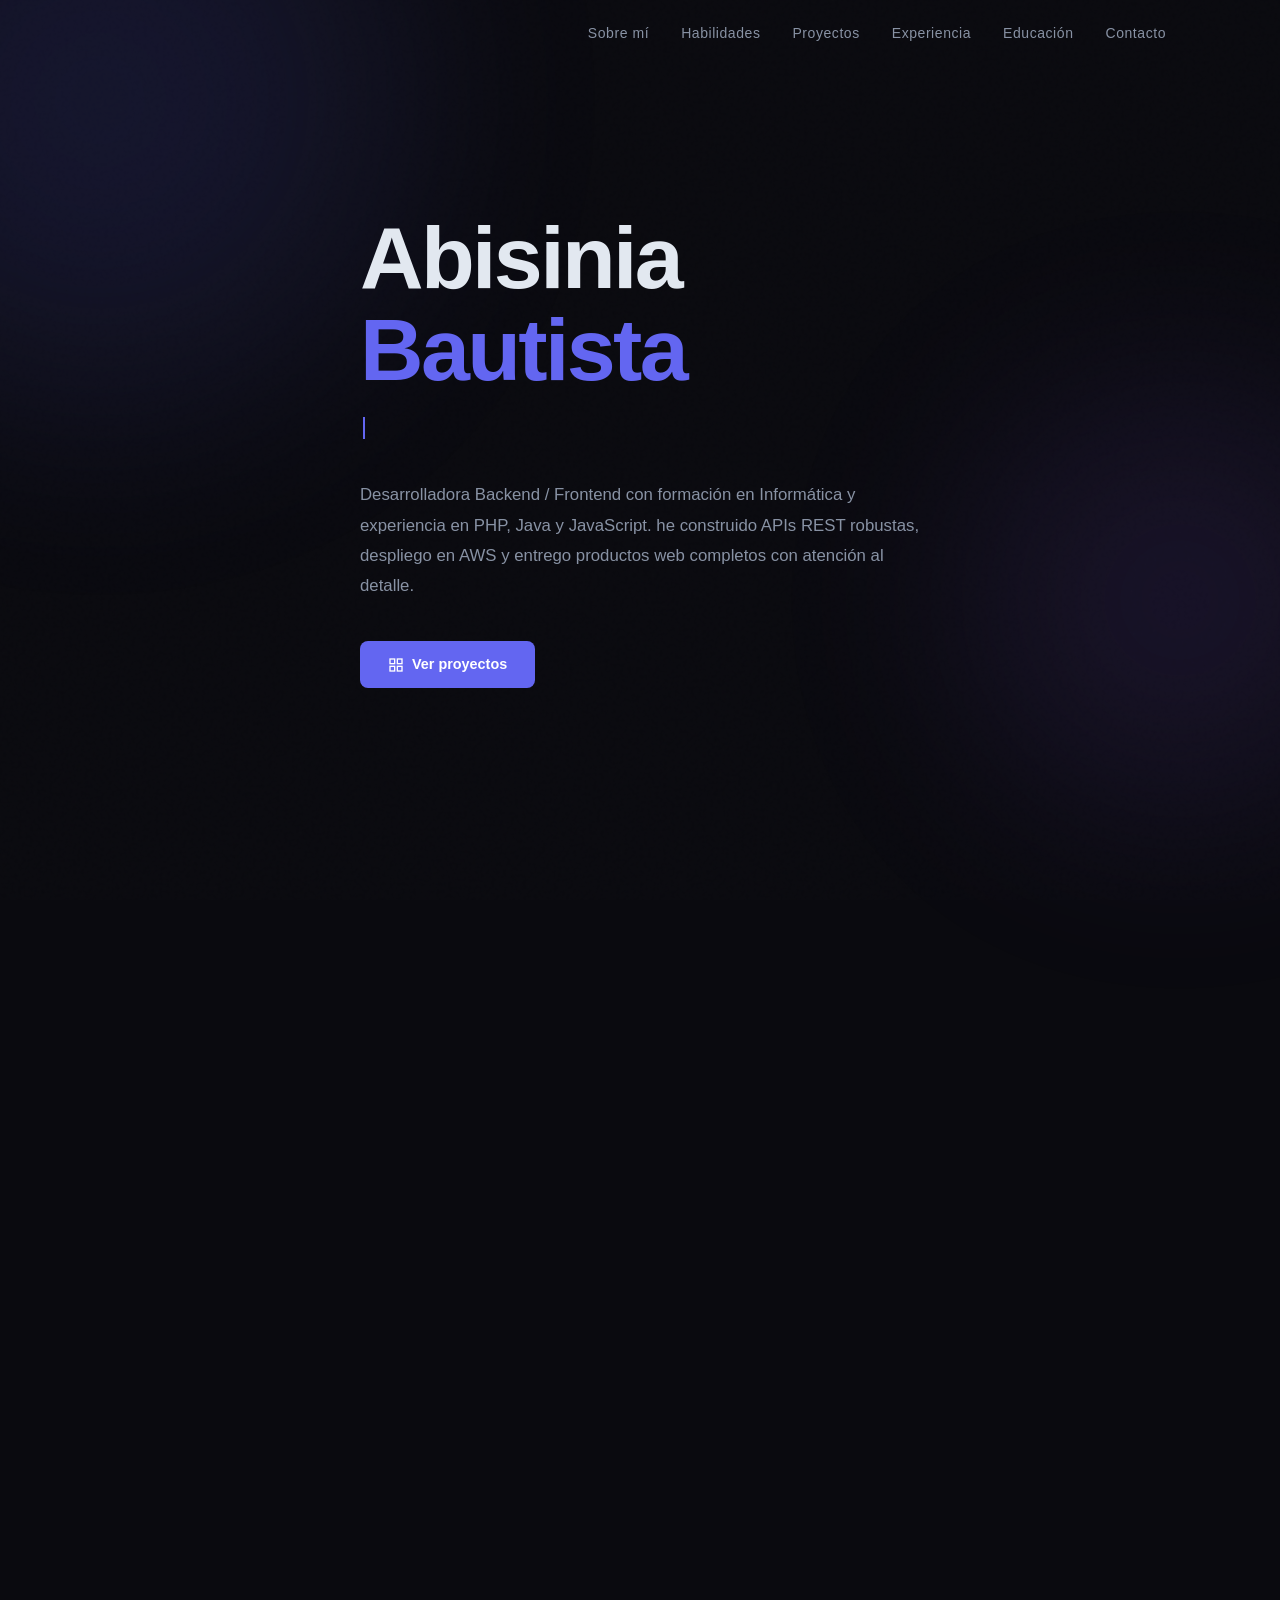
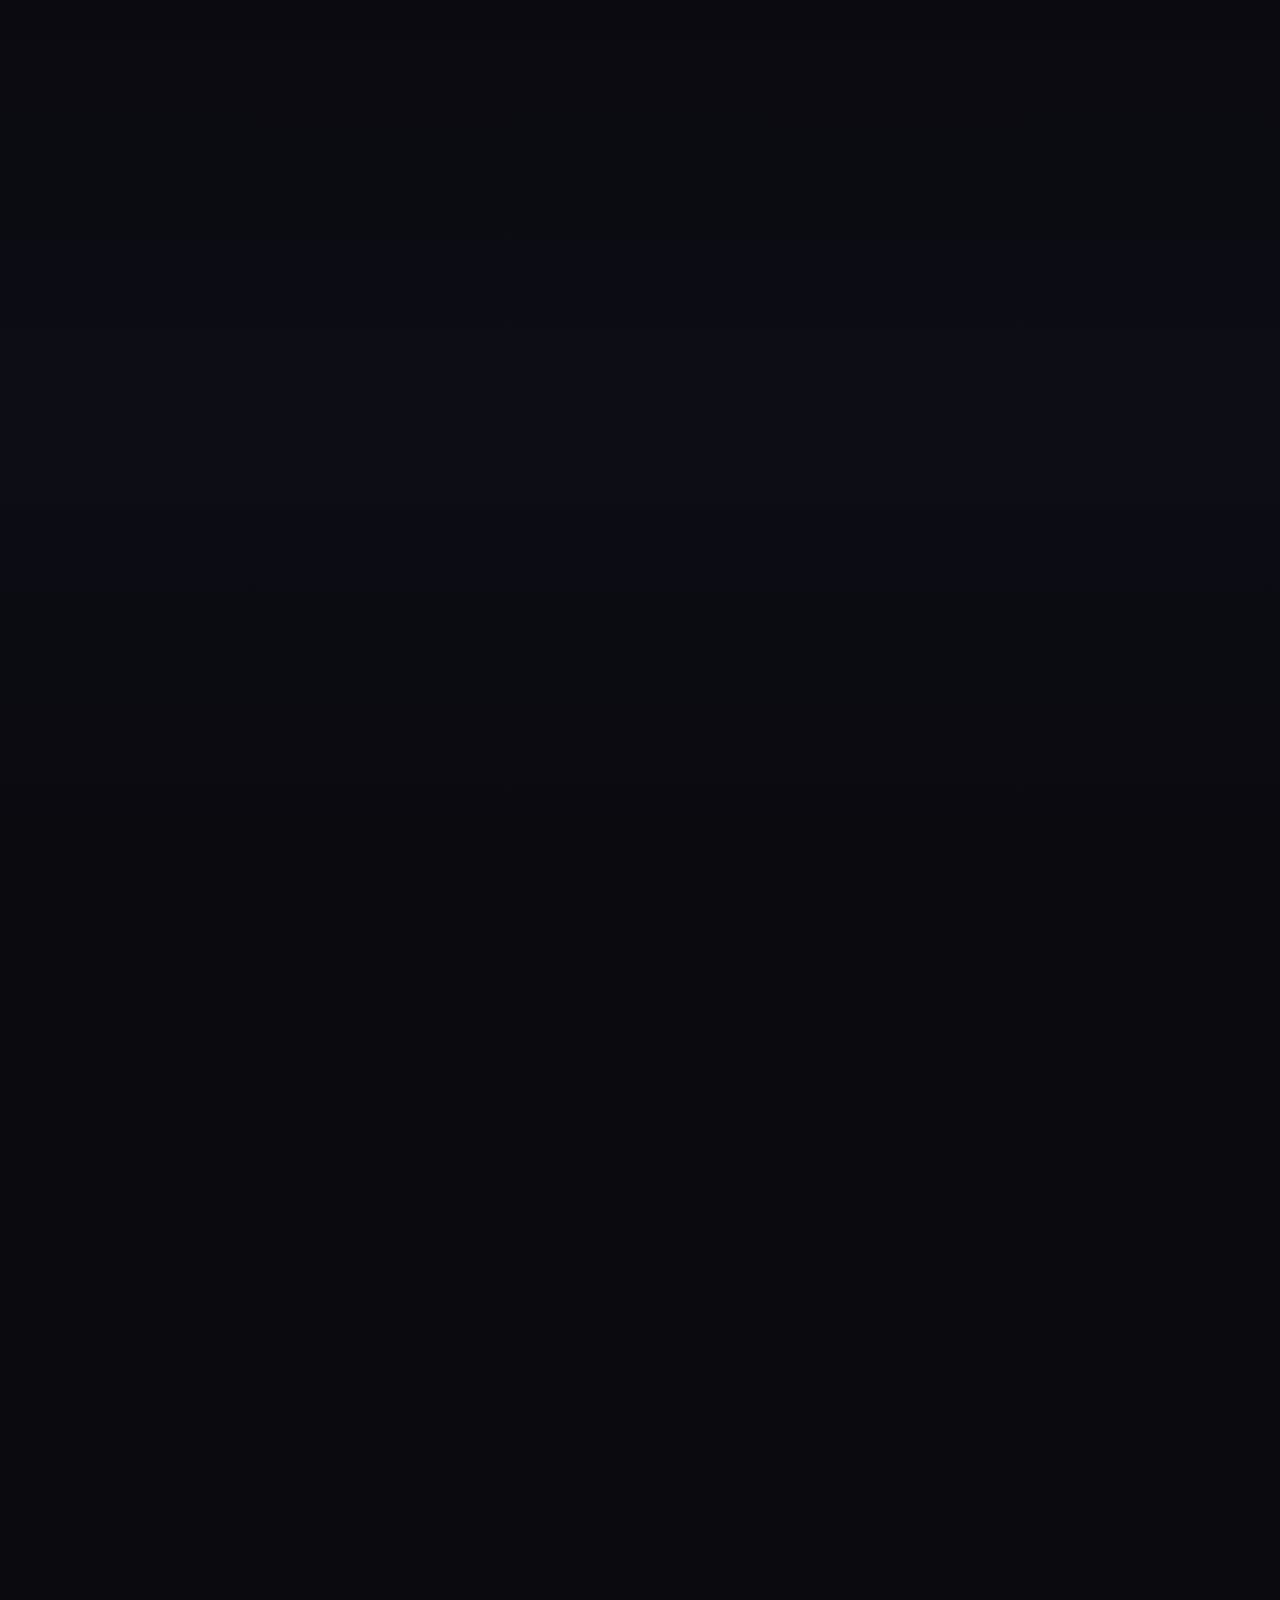
==== commit 9d422d43: "Add script tag for animation.js" ====
--- a/index.html
+++ b/index.html
@@ -310,5 +310,6 @@
     </div>
   </div>
 </section>
+<script src="./assets/js/animation.js"></script>
 </body>
 </html>
--- a/assets/css/style.css
+++ b/assets/css/style.css
@@ -0,0 +1,778 @@
+*,
+*::before,
+*::after {
+  box-sizing: border-box;
+  margin: 0;
+  padding: 0;
+}
+
+:root {
+  --bg: #0a0a0f;
+  --bg-card: #13131a;
+  --bg-hover: #1a1a28;
+  --border: #1e1e35;
+  --accent: #6366f1;
+  --accent-dim: #6366f133;
+  --accent2: #8b5cf6;
+  --text: #e2e8f0;
+  --text-muted: #8892a4;
+  --text-dim: #4a5568;
+  --green: #10b981;
+  --radius: 12px;
+  --mono: "JetBrains Mono", monospace;
+}
+
+html {
+  scroll-behavior: smooth;
+}
+body {
+  background: var(--bg);
+  color: var(--text);
+  font-family: "Inter", sans-serif;
+  font-size: 16px;
+  line-height: 1.6;
+  overflow-x: hidden;
+}
+::selection {
+  background: var(--accent);
+  color: #fff;
+}
+::-webkit-scrollbar {
+  width: 5px;
+}
+::-webkit-scrollbar-track {
+  background: var(--bg);
+}
+::-webkit-scrollbar-thumb {
+  background: var(--accent);
+  border-radius: 10px;
+}
+
+body::before {
+  content: "";
+  position: fixed;
+  inset: 0;
+  background-image: url("data:image/svg+xml,%3Csvg viewBox='0 0 256 256' xmlns='http://www.w3.org/2000/svg'%3E%3Cfilter id='noise'%3E%3CfeTurbulence type='fractalNoise' baseFrequency='0.9' numOctaves='4' stitchTiles='stitch'/%3E%3C/filter%3E%3Crect width='100%25' height='100%25' filter='url(%23noise)' opacity='0.04'/%3E%3C/svg%3E");
+  pointer-events: none;
+  z-index: 0;
+  opacity: 0.4;
+}
+
+.blob {
+  position: fixed;
+  border-radius: 50%;
+  filter: blur(120px);
+  pointer-events: none;
+  z-index: 0;
+  opacity: 0.13;
+}
+.blob-1 {
+  width: 600px;
+  height: 600px;
+  background: var(--accent);
+  top: -200px;
+  left: -200px;
+}
+.blob-2 {
+  width: 400px;
+  height: 400px;
+  background: var(--accent2);
+  bottom: 100px;
+  right: -100px;
+}
+
+.container {
+  max-width: 1100px;
+  margin: 0 auto;
+  padding: 0 24px;
+  position: relative;
+  z-index: 1;
+}
+section {
+  padding: 80px 0;
+}
+
+/* ── Nav ── */
+nav {
+  position: fixed;
+  top: 0;
+  left: 0;
+  right: 0;
+  z-index: 100;
+  padding: 20px 0;
+  transition:
+    background 0.3s,
+    backdrop-filter 0.3s,
+    border-color 0.3s;
+}
+nav.scrolled {
+  background: rgba(10, 10, 15, 0.88);
+  backdrop-filter: blur(20px);
+  border-bottom: 1px solid var(--border);
+}
+.nav-inner {
+  display: flex;
+  align-items: center;
+  justify-content: space-between;
+}
+.nav-logo {
+  font-family: var(--mono);
+  font-size: 0.9rem;
+  color: var(--accent);
+  text-decoration: none;
+  letter-spacing: 0.05em;
+}
+.nav-logo span {
+  color: var(--text-muted);
+}
+.nav-links {
+  display: flex;
+  gap: 32px;
+  list-style: none;
+}
+.nav-links a {
+  color: var(--text-muted);
+  text-decoration: none;
+  font-size: 0.875rem;
+  font-weight: 500;
+  letter-spacing: 0.04em;
+  transition: color 0.2s;
+  position: relative;
+}
+.nav-links a::after {
+  content: "";
+  position: absolute;
+  bottom: -4px;
+  left: 0;
+  width: 0;
+  height: 1px;
+  background: var(--accent);
+  transition: width 0.25s;
+}
+.nav-links a:hover {
+  color: var(--text);
+}
+.nav-links a:hover::after {
+  width: 100%;
+}
+.hamburger {
+  display: none;
+  flex-direction: column;
+  gap: 5px;
+  cursor: pointer;
+  padding: 4px;
+}
+.hamburger span {
+  width: 22px;
+  height: 2px;
+  background: var(--text);
+  border-radius: 2px;
+  transition: 0.3s;
+}
+
+/* ── Hero ── */
+#hero {
+  min-height: 100vh;
+  display: flex;
+  align-items: center;
+  padding-top: 80px;
+}
+@keyframes pulse {
+  0%,
+  100% {
+    opacity: 1;
+    transform: scale(1);
+  }
+  50% {
+    opacity: 0.5;
+    transform: scale(1.4);
+  }
+}
+
+.hero-name {
+  font-family: "Space Grotesk", sans-serif;
+  font-size: clamp(3rem, 7vw, 5.5rem);
+  font-weight: 700;
+  line-height: 1.05;
+  letter-spacing: -0.03em;
+  margin-bottom: 16px;
+}
+.hero-name .last {
+  color: var(--accent);
+}
+.hero-role {
+  font-family: var(--mono);
+  font-size: clamp(0.95rem, 2.2vw, 1.25rem);
+  color: var(--text-muted);
+  margin-bottom: 28px;
+  min-height: 2em;
+}
+.cursor {
+  display: inline-block;
+  width: 2px;
+  height: 1.1em;
+  background: var(--accent);
+  margin-left: 3px;
+  vertical-align: middle;
+  animation: blink 0.85s step-end infinite;
+}
+@keyframes blink {
+  0%,
+  100% {
+    opacity: 1;
+  }
+  50% {
+    opacity: 0;
+  }
+}
+
+.hero-desc {
+  max-width: 560px;
+  color: var(--text-muted);
+  font-size: 1.05rem;
+  line-height: 1.8;
+  margin-bottom: 40px;
+}
+.hero-cta {
+  display: flex;
+  gap: 16px;
+  flex-wrap: wrap;
+}
+
+.btn {
+  display: inline-flex;
+  align-items: center;
+  gap: 8px;
+  padding: 12px 28px;
+  border-radius: 8px;
+  font-size: 0.9rem;
+  font-weight: 600;
+  text-decoration: none;
+  transition: all 0.2s;
+  cursor: pointer;
+  border: none;
+  font-family: "Inter", sans-serif;
+}
+.btn-primary {
+  background: var(--accent);
+  color: #fff;
+}
+.btn-primary:hover {
+  background: var(--accent2);
+  transform: translateY(-2px);
+  box-shadow: 0 8px 25px rgba(99, 102, 241, 0.35);
+}
+.btn-outline {
+  background: transparent;
+  color: var(--text);
+  border: 1px solid var(--border);
+}
+.btn-outline:hover {
+  border-color: var(--accent);
+  color: var(--accent);
+  transform: translateY(-2px);
+}
+
+@keyframes float {
+  0%,
+  100% {
+    transform: translateY(0);
+  }
+  50% {
+    transform: translateY(6px);
+  }
+}
+.section-title {
+  font-family: "Space Grotesk", sans-serif;
+  font-size: clamp(1.8rem, 4vw, 2.6rem);
+  font-weight: 700;
+  letter-spacing: -0.02em;
+  margin-bottom: 16px;
+}
+.section-sub {
+  color: var(--text-muted);
+  font-size: 1rem;
+  max-width: 520px;
+  margin-bottom: 60px;
+}
+.divider {
+  width: 50px;
+  height: 3px;
+  background: linear-gradient(90deg, var(--accent), var(--accent2));
+  border-radius: 2px;
+  margin-bottom: 16px;
+}
+.about-grid {
+  display: grid;
+  grid-template-columns: 1fr 1fr;
+  gap: 64px;
+  align-items: center;
+}
+.about-text p {
+  color: var(--text-muted);
+  margin-bottom: 16px;
+  line-height: 1.85;
+}
+.about-text p strong {
+  color: var(--text);
+}
+.about-visual {
+  display: flex;
+  justify-content: center;
+}
+.terminal-card {
+  background: var(--bg-card);
+  border: 1px solid var(--border);
+  border-radius: var(--radius);
+  padding: 24px;
+  width: 100%;
+  max-width: 420px;
+  font-family: var(--mono);
+  font-size: 0.82rem;
+}
+.term-bar {
+  display: flex;
+  gap: 7px;
+  margin-bottom: 20px;
+}
+.term-dot {
+  width: 12px;
+  height: 12px;
+  border-radius: 50%;
+}
+.term-dot.r {
+  background: #ff5f57;
+}
+.term-dot.y {
+  background: #febc2e;
+}
+.term-dot.g {
+  background: #28c840;
+}
+.term-line {
+  line-height: 1.9;
+}
+.term-prompt {
+  color: var(--accent);
+}
+.term-cmd {
+  color: var(--green);
+}
+.term-val {
+  color: var(--text-muted);
+}
+.term-key {
+  color: #8b5cf6;
+}
+#skills {
+  background: linear-gradient(
+    180deg,
+    transparent,
+    rgba(99, 102, 241, 0.03),
+    transparent
+  );
+}
+.skills-categories {
+  display: flex;
+  flex-direction: column;
+  gap: 44px;
+}
+.skill-cat-label {
+  font-family: var(--mono);
+  font-size: 0.72rem;
+  color: var(--text-dim);
+  letter-spacing: 0.12em;
+  text-transform: uppercase;
+  margin-bottom: 14px;
+}
+.skills-grid {
+  display: flex;
+  flex-wrap: wrap;
+  gap: 10px;
+}
+.skill-tag {
+  display: inline-flex;
+  align-items: center;
+  gap: 8px;
+  padding: 10px 18px;
+  background: var(--bg-card);
+  border: 1px solid var(--border);
+  border-radius: 8px;
+  font-size: 0.85rem;
+  font-weight: 500;
+  color: var(--text-muted);
+  transition: all 0.2s;
+  cursor: default;
+  position: relative;
+  overflow: hidden;
+}
+.skill-tag::before {
+  content: "";
+  position: absolute;
+  inset: 0;
+  background: var(--accent-dim);
+  transform: scaleX(0);
+  transform-origin: left;
+  transition: transform 0.25s;
+}
+.skill-tag:hover {
+  border-color: var(--accent);
+  color: var(--text);
+  transform: translateY(-2px);
+  box-shadow: 0 4px 20px rgba(99, 102, 241, 0.15);
+}
+.skill-tag:hover::before {
+  transform: scaleX(1);
+}
+.skill-tag span {
+  position: relative;
+  z-index: 1;
+}
+.skill-icon {
+  font-size: 1rem;
+  position: relative;
+  z-index: 1;
+}
+
+.projects-grid {
+  display: grid;
+  gap: 24px;
+}
+.project-card {
+  background: var(--bg-card);
+  border: 1px solid var(--border);
+  border-radius: var(--radius);
+  padding: 28px;
+  transition: all 0.3s;
+  position: relative;
+  overflow: hidden;
+  display: flex;
+  flex-direction: column;
+}
+.project-card::before {
+  content: "";
+  position: absolute;
+  top: 0;
+  left: 0;
+  right: 0;
+  height: 3px;
+  background: linear-gradient(90deg, var(--accent), var(--accent2));
+  transform: scaleX(0);
+  transform-origin: left;
+  transition: transform 0.3s;
+}
+.project-card:hover {
+  border-color: transparent;
+  transform: translateY(-4px);
+  box-shadow: 0 20px 40px rgba(0, 0, 0, 0.4);
+  background: var(--bg-hover);
+}
+.project-card:hover::before {
+  transform: scaleX(1);
+}
+.project-header {
+  display: flex;
+  justify-content: space-between;
+  align-items: flex-start;
+  margin-bottom: 14px;
+}
+.project-links {
+  display: flex;
+  gap: 10px;
+}
+.project-link {
+  color: var(--text-dim);
+  text-decoration: none;
+  transition: color 0.2s;
+  display: flex;
+  align-items: center;
+}
+.project-link:hover {
+  color: var(--accent);
+}
+.project-link svg {
+  width: 18px;
+  height: 18px;
+}
+.project-name {
+  font-family: "Space Grotesk", sans-serif;
+  font-size: 1.1rem;
+  font-weight: 600;
+  margin-bottom: 10px;
+}
+.project-desc {
+  font-size: 0.875rem;
+  color: var(--text-muted);
+  line-height: 1.7;
+  flex: 1;
+  margin-bottom: 20px;
+}
+.project-tags {
+  display: flex;
+  flex-wrap: wrap;
+  gap: 8px;
+}
+.project-tag {
+  font-family: var(--mono);
+  font-size: 0.72rem;
+  color: var(--accent);
+  background: var(--accent-dim);
+  padding: 4px 10px;
+  border-radius: 4px;
+  border: 1px solid rgba(99, 102, 241, 0.2);
+}
+.project-featured {
+  font-family: var(--mono);
+  font-size: 0.65rem;
+  color: var(--green);
+  letter-spacing: 0.1em;
+  text-transform: uppercase;
+  margin-bottom: 8px;
+  display: flex;
+  align-items: center;
+  gap: 6px;
+}
+.project-featured::before {
+  content: "";
+  width: 6px;
+  height: 6px;
+  background: var(--green);
+  border-radius: 50%;
+  animation: pulse 2s ease-in-out infinite;
+}
+.timeline {
+  position: relative;
+  padding-left: 30px;
+}
+.timeline::before {
+  content: "";
+  position: absolute;
+  left: 0;
+  top: 8px;
+  bottom: 8px;
+  width: 1px;
+  background: linear-gradient(180deg, var(--accent), transparent);
+}
+.timeline-item {
+  position: relative;
+  padding-bottom: 48px;
+}
+.timeline-item:last-child {
+  padding-bottom: 0;
+}
+.timeline-dot {
+  position: absolute;
+  left: -35px;
+  top: 6px;
+  width: 10px;
+  height: 10px;
+  background: var(--accent);
+  border-radius: 50%;
+  border: 2px solid var(--bg);
+  box-shadow: 0 0 0 3px var(--accent-dim);
+}
+.timeline-date {
+  font-family: var(--mono);
+  font-size: 0.75rem;
+  color: var(--accent);
+  letter-spacing: 0.06em;
+  margin-bottom: 6px;
+}
+.timeline-role {
+  font-family: "Space Grotesk", sans-serif;
+  font-size: 1.1rem;
+  font-weight: 600;
+  margin-bottom: 4px;
+}
+.timeline-company {
+  font-size: 0.875rem;
+  color: var(--text-muted);
+  margin-bottom: 12px;
+}
+.timeline-desc {
+  font-size: 0.875rem;
+  color: var(--text-muted);
+  line-height: 1.8;
+}
+.timeline-bullets {
+  margin-top: 10px;
+  padding-left: 16px;
+}
+.timeline-bullets li {
+  font-size: 0.875rem;
+  color: var(--text-muted);
+  line-height: 1.8;
+  margin-bottom: 4px;
+}
+.timeline-bullets li::marker {
+  color: var(--accent);
+}
+.timeline-tags {
+  display: flex;
+  flex-wrap: wrap;
+  gap: 7px;
+  margin-top: 14px;
+}
+.timeline-tag {
+  font-size: 0.72rem;
+  font-family: var(--mono);
+  color: var(--text-dim);
+  border: 1px solid var(--border);
+  padding: 3px 9px;
+  border-radius: 4px;
+}
+.edu-card {
+  background: var(--bg-card);
+  border: 1px solid var(--border);
+  border-radius: var(--radius);
+  padding: 32px;
+  display: flex;
+  gap: 24px;
+  align-items: flex-start;
+  transition: border-color 0.2s;
+}
+.edu-card:hover {
+  border-color: var(--accent);
+}
+.edu-icon {
+  font-size: 2.2rem;
+  flex-shrink: 0;
+}
+.edu-degree {
+  font-family: "Space Grotesk", sans-serif;
+  font-size: 1.1rem;
+  font-weight: 600;
+  margin-bottom: 4px;
+}
+.edu-school {
+  color: var(--accent);
+  font-size: 0.9rem;
+  margin-bottom: 4px;
+}
+.edu-period {
+  font-family: var(--mono);
+  font-size: 0.78rem;
+  color: var(--text-dim);
+  margin-bottom: 10px;
+}
+.edu-badge {
+  display: inline-flex;
+  align-items: center;
+  gap: 6px;
+  font-family: var(--mono);
+  font-size: 0.72rem;
+  background: rgba(16, 185, 129, 0.1);
+  color: var(--green);
+  border: 1px solid rgba(16, 185, 129, 0.25);
+  padding: 4px 12px;
+  border-radius: 20px;
+}
+#contact {
+  text-align: center;
+}
+.contact-card {
+  max-width: 600px;
+  margin: 0 auto;
+  background: var(--bg-card);
+  border: 1px solid var(--border);
+  border-radius: 20px;
+  padding: 56px 48px;
+  position: relative;
+  overflow: hidden;
+}
+.contact-card::before {
+  content: "";
+  position: absolute;
+  top: -100px;
+  left: 50%;
+  transform: translateX(-50%);
+  width: 300px;
+  height: 300px;
+  background: radial-gradient(circle, var(--accent-dim), transparent 70%);
+  pointer-events: none;
+}
+.contact-title {
+  font-family: "Space Grotesk", sans-serif;
+  font-size: 2rem;
+  font-weight: 700;
+  margin-bottom: 12px;
+}
+.contact-desc {
+  color: var(--text-muted);
+  margin-bottom: 32px;
+  font-size: 0.95rem;
+}
+.reveal {
+  opacity: 0;
+  transform: translateY(28px);
+  transition:
+    opacity 0.7s ease,
+    transform 0.7s ease;
+}
+.reveal.visible {
+  opacity: 1;
+  transform: translateY(0);
+}
+@media (max-width: 768px) {
+  section {
+    padding: 72px 0;
+  }
+  .nav-links {
+    position: fixed;
+    top: 0;
+    right: -100%;
+    height: 100vh;
+    width: 260px;
+    background: rgba(10, 10, 15, 0.98);
+    backdrop-filter: blur(20px);
+    flex-direction: column;
+    align-items: flex-start;
+    justify-content: center;
+    padding: 48px 32px;
+    gap: 28px;
+    border-left: 1px solid var(--border);
+    transition: right 0.3s;
+    z-index: 200;
+  }
+  .nav-links.open {
+    right: 0;
+  }
+  .nav-links a {
+    font-size: 1.1rem;
+  }
+  .hamburger {
+    display: flex;
+    z-index: 300;
+  }
+  .about-grid {
+    grid-template-columns: 1fr;
+  }
+  .about-visual {
+    display: none;
+  }
+  .projects-grid {
+    grid-template-columns: 1fr;
+  }
+  .contact-card {
+    padding: 36px 24px;
+  }
+  .footer-inner {
+    flex-direction: column;
+  }
+  .hero-cta {
+    flex-direction: column;
+    align-items: flex-start;
+  }
+  .edu-card {
+    flex-direction: column;
+    gap: 12px;
+  }
+}
+@media (prefers-reduced-motion: reduce) {
+  *,
+  *::before,
+  *::after {
+    animation-duration: 0.01ms !important;
+    transition-duration: 0.01ms !important;
+  }
+}
